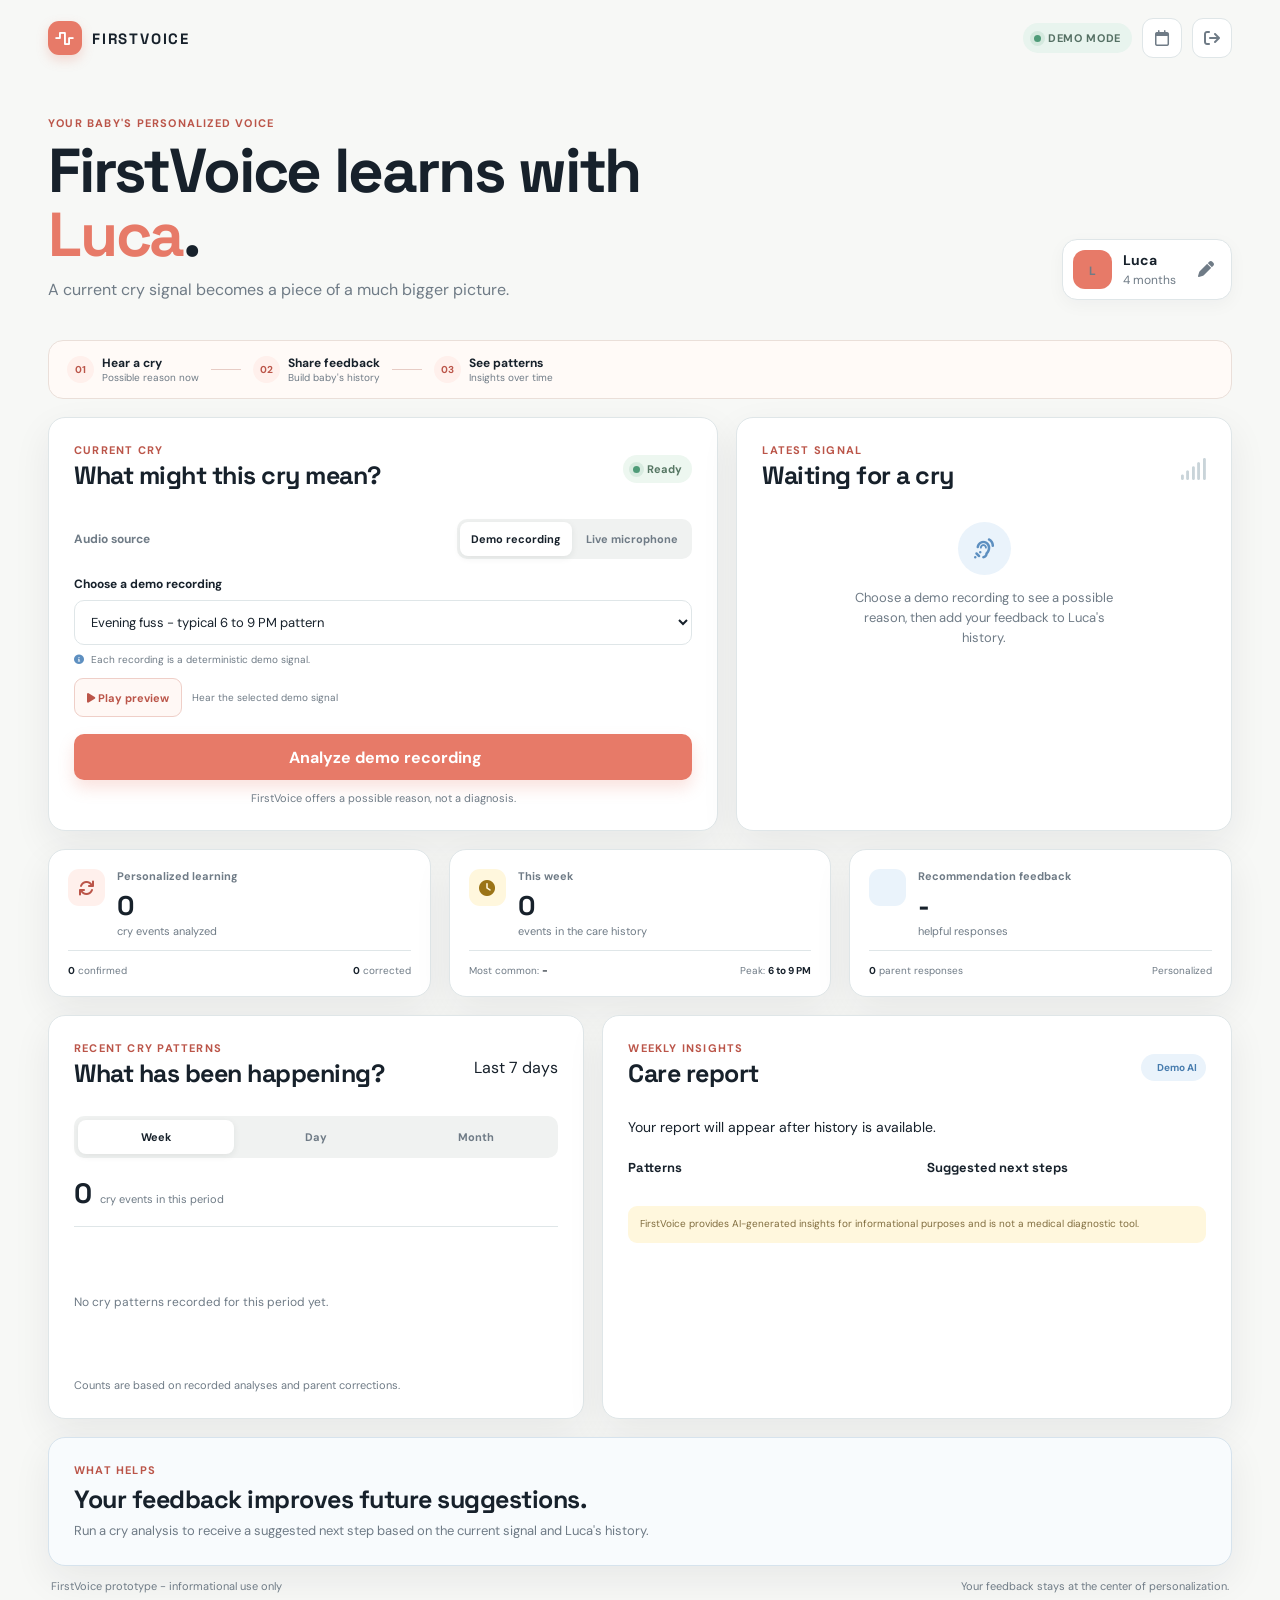
==== frontend/index.html @ 6e69e650 "new demo" ====
<!DOCTYPE html>
<html lang="en">
<head>
    <meta charset="UTF-8">
    <meta name="viewport" content="width=device-width, initial-scale=1.0">
    <meta name="theme-color" content="#e77a68">
    <link rel="manifest" href="/manifest.json">
    <title>FirstVoice | Learning with Luca</title>
    <link rel="stylesheet" href="style.css">
    <link href="https://fonts.googleapis.com/css2?family=DM+Sans:wght@400;500;600;700&family=Space+Grotesk:wght@500;600;700&display=swap" rel="stylesheet">
    <link rel="stylesheet" href="https://cdnjs.cloudflare.com/ajax/libs/font-awesome/6.0.0/css/all.min.css">
</head>
<body>
<div class="shell">
    <header class="topbar">
        <a class="brand" href="/"><span class="brand-mark"><i class="fa-solid fa-wave-square"></i></span><span>FIRSTVOICE</span></a>
        <div class="top-actions"><span class="demo-pill"><span class="live-dot"></span> DEMO MODE</span><a href="/calendar" class="icon-link" title="Open care calendar"><i class="fa-regular fa-calendar"></i></a><button class="icon-link" title="Log out" onclick="logout()"><i class="fa-solid fa-arrow-right-from-bracket"></i></button></div>
    </header>

    <main>
        <section class="intro-row">
            <div><p class="eyebrow">YOUR BABY'S PERSONALIZED VOICE</p><h1>FirstVoice learns with <span id="hero-name">Luca</span>.</h1><p class="lede">A current cry signal becomes a piece of a much bigger picture.</p></div>
            <div class="profile-chip"><div class="avatar"><span id="profile-avatar">L</span><img id="profile-photo" class="profile-photo hidden" alt="Baby profile photo"></div><div><strong id="profile-name">Luca</strong><span id="profile-age">4 months</span></div><button class="edit-profile" title="Edit profile" onclick="openProfile()"><i class="fa-solid fa-pen"></i></button></div>
        </section>

        <section class="storyline" aria-label="How FirstVoice learns">
            <div class="story-step active"><span class="step-number">01</span><strong>Hear a cry</strong><small>Possible reason now</small></div><div class="story-line"></div>
            <div class="story-step"><span class="step-number">02</span><strong>Share feedback</strong><small>Build baby's history</small></div><div class="story-line"></div>
            <div class="story-step"><span class="step-number">03</span><strong>See patterns</strong><small>Insights over time</small></div>
        </section>

        <section class="grid top-grid">
            <article class="panel listen-panel">
                <div class="panel-heading"><div><p class="eyebrow">CURRENT CRY</p><h2>What might this cry mean?</h2></div><span class="status-badge"><span class="live-dot"></span> Ready</span></div>
                <div class="source-row"><span>Audio source</span><div class="segmented"><button class="source-btn active" data-source="demo" onclick="setSource('demo')">Demo recording</button><button class="source-btn" data-source="live" onclick="setSource('live')">Live microphone</button></div></div>
                <div class="recording-picker"><label for="recording-select">Choose a demo recording</label><select id="recording-select" onchange="selectDemo(this.value)"><option value="evening">Evening fuss - typical 6 to 9 PM pattern</option><option value="feeding">Feeding cue - short, rhythmic cry</option><option value="nap">Nap-time cry - lower energy signal</option></select><span class="recording-note"><i class="fa-solid fa-circle-info"></i> Each recording is a deterministic demo signal.</span></div>
                <div class="preview-row"><button id="preview-btn" class="secondary-btn" onclick="toggleDemoPreview()"><i class="fa-solid fa-play"></i> Play preview</button><span id="preview-status">Hear the selected demo signal</span></div>
                <div id="live-recording-controls" class="live-recording-controls hidden"><div class="recording-buttons"><button id="record-btn" class="record-btn" onclick="startLiveRecording()"><i class="fa-solid fa-microphone"></i> Record live sound</button><button id="stop-record-btn" class="stop-record-btn" onclick="stopLiveRecording()" disabled><i class="fa-solid fa-stop"></i> Stop</button></div><p id="recording-status" class="recording-status">Your saved recording will stay in your private history folder.</p><audio id="live-audio-preview" class="live-audio-preview hidden" controls></audio></div>
                <button id="analyze-btn" class="primary-btn analyze-btn" onclick="analyzeCry()"><i class="fa-solid fa-waveform-lines"></i> Analyze demo recording</button><p class="microcopy">FirstVoice offers a possible reason, not a diagnosis.</p>
            </article>
            <article class="panel latest-panel" id="latest-panel"><div class="panel-heading"><div><p class="eyebrow">LATEST SIGNAL</p><h2>Waiting for a cry</h2></div><i class="fa-solid fa-signal panel-icon"></i></div><div class="empty-state"><span class="empty-icon"><i class="fa-solid fa-ear-listen"></i></span><p>Choose a demo recording to see a possible reason, then add your feedback to Luca's history.</p></div></article>
        </section>

        <section id="feedback-panel" class="panel feedback-panel hidden"><div id="feedback-copy" class="feedback-copy"><p class="eyebrow">YOUR FEEDBACK</p><h2>Does this sound right?</h2><p>When you confirm or correct the prediction, FirstVoice learns how Luca communicates. The underlying classifier is not retrained automatically.</p></div><div class="feedback-actions"><button class="feedback-yes" onclick="sendClassificationFeedback(true)"><i class="fa-solid fa-check"></i> Yes, correct</button><button class="feedback-no" onclick="showCorrectionOptions()"><i class="fa-solid fa-rotate"></i> Correct it</button></div><div id="correction-options" class="correction-options hidden"><span>What was it instead?</span><button onclick="sendClassificationFeedback(false, 'Hungry')">Hungry</button><button onclick="sendClassificationFeedback(false, 'Tired')">Tired</button><button onclick="sendClassificationFeedback(false, 'Discomfort')">Discomfort</button><button onclick="sendClassificationFeedback(false, 'Pain')">Pain</button></div></section>

        <section class="grid stats-grid"><article class="panel metric-panel"><div class="metric-icon coral"><i class="fa-solid fa-arrows-rotate"></i></div><div><span class="metric-label">Personalized learning</span><strong id="event-count">0</strong><span class="metric-detail">cry events analyzed</span></div><div class="metric-foot"><span><b id="confirmed-count">0</b> confirmed</span><span><b id="corrected-count">0</b> corrected</span></div></article><article class="panel metric-panel"><div class="metric-icon yellow"><i class="fa-solid fa-clock"></i></div><div><span class="metric-label">This week</span><strong id="weekly-count">0</strong><span class="metric-detail">events in the care history</span></div><div class="metric-foot"><span>Most common: <b id="common-cause">-</b></span><span>Peak: <b id="peak-period">6 to 9 PM</b></span></div></article><article class="panel metric-panel"><div class="metric-icon blue"><i class="fa-solid fa-sparkles"></i></div><div><span class="metric-label">Recommendation feedback</span><strong id="effectiveness">-</strong><span class="metric-detail">helpful responses</span></div><div class="metric-foot"><span><b id="feedback-count">0</b> parent responses</span><span>Personalized</span></div></article></section>

        <section class="grid lower-grid"><article class="panel patterns-panel"><div class="panel-heading"><div><p class="eyebrow">RECENT CRY PATTERNS</p><h2>What has been happening?</h2></div><span class="demo-label" id="pattern-period-label">Last 7 days</span></div><div class="pattern-tabs" role="tablist" aria-label="Recent cry period"><button class="pattern-tab active" data-period="week" onclick="selectPatternPeriod('week')">Week</button><button class="pattern-tab" data-period="day" onclick="selectPatternPeriod('day')">Day</button><button class="pattern-tab" data-period="month" onclick="selectPatternPeriod('month')">Month</button></div><div class="pattern-summary"><strong id="pattern-event-count">0</strong><span>cry events in this period</span></div><div id="pattern-bars" class="pattern-bars"><p class="pattern-empty">No cry patterns recorded for this period yet.</p></div><p class="timeline-note">Counts are based on recorded analyses and parent corrections.</p></article><article class="panel report-panel"><div class="panel-heading"><div><p class="eyebrow">WEEKLY INSIGHTS</p><h2>Care report</h2></div><span class="ai-badge"><i class="fa-solid fa-sparkles"></i> <span id="report-provider">Demo AI</span></span></div><p id="report-summary" class="report-summary">Your report will appear after history is available.</p><div class="report-columns"><div><h3>Patterns</h3><ul id="patterns-list"></ul></div><div><h3>Suggested next steps</h3><ul id="recommendations-list"></ul></div></div><div class="caution" id="caution-text">FirstVoice provides AI-generated insights for informational purposes and is not a medical diagnostic tool.</div></article></section>

        <section class="panel recommendation-panel" id="recommendation-panel"><div><p class="eyebrow">WHAT HELPS</p><h2>Your feedback improves future suggestions.</h2><p id="recommendation-copy">Run a cry analysis to receive a suggested next step based on the current signal and Luca's history.</p></div><div id="recommendation-actions" class="recommendation-actions hidden"><span>Was this suggestion helpful?</span><button class="helpful-btn" onclick="sendRecommendationFeedback(true)"><i class="fa-solid fa-thumbs-up"></i> Helpful</button><button class="not-helpful-btn" onclick="sendRecommendationFeedback(false)"><i class="fa-solid fa-thumbs-down"></i> Not helpful</button><select id="helpful-detail" aria-label="What worked?"><option value="">What worked?</option><option>Feeding</option><option>Rocking</option><option>Burping</option><option>Changing diaper</option><option>Nap</option></select></div></section>
    </main>
    <footer><span>FirstVoice prototype - informational use only</span><span>Your feedback stays at the center of personalization.</span></footer>
</div>
<div id="profile-modal" class="modal hidden"><div class="modal-content"><button class="modal-close" onclick="closeProfile()"><i class="fa-solid fa-xmark"></i></button><p class="eyebrow">INFANT PROFILE</p><h2>Update profile</h2><div class="profile-upload"><div class="profile-upload-preview"><img id="profile-photo-preview" class="hidden" alt="Selected baby profile preview"><span id="profile-photo-placeholder"><i class="fa-solid fa-camera"></i></span></div><div><label class="file-label" for="profile-photo-input">Choose baby picture</label><input id="profile-photo-input" type="file" accept="image/jpeg,image/png,image/webp" onchange="previewProfilePhoto(event)"><p id="profile-photo-status" class="upload-note">JPG, PNG, or WebP</p></div></div><label>Baby's name<input id="profile-input-name" maxlength="100"></label><label>Gender<select id="profile-input-gender"><option value="">Prefer not to say</option><option value="Girl">Girl</option><option value="Boy">Boy</option><option value="Non-binary">Non-binary</option></select></label><label>Age in months<input id="profile-input-age" type="number" min="0" max="18" step="1"></label><button class="primary-btn" onclick="saveProfile()">Save profile</button></div></div>
<script src="script.js"></script>
</body>
</html>
---- frontend/style.css ----
:root {
    --ink: #17212b;
    --muted: #6f7b86;
    --line: #dfe6e8;
    --paper: #f7f8f6;
    --white: #ffffff;
    --coral: #e77a68;
    --coral-dark: #bb5549;
    --coral-soft: #fff0ec;
    --yellow: #e3b84b;
    --yellow-soft: #fff7dd;
    --blue: #5d8fc0;
    --blue-soft: #eaf3fb;
    --green: #4f9b78;
    --shadow: 0 14px 38px rgba(23, 33, 43, .07);
    font-family: "DM Sans", system-ui, -apple-system, BlinkMacSystemFont, "Segoe UI", sans-serif;
    color: var(--ink);
    background: var(--paper);
}

* { box-sizing: border-box; }
html { scroll-behavior: smooth; }
body { margin: 0; min-width: 320px; background: var(--paper); }
button, input, select { font: inherit; }
button, a { -webkit-tap-highlight-color: transparent; }
button { cursor: pointer; }
a { color: inherit; text-decoration: none; }

.shell { width: min(1240px, 100%); margin: 0 auto; padding: 0 28px 32px; }
.topbar { min-height: 76px; display: flex; align-items: center; justify-content: space-between; gap: 16px; }
.brand { display: inline-flex; align-items: center; gap: 10px; font: 700 15px/1 "Space Grotesk", sans-serif; letter-spacing: .12em; }
.brand-mark { display: grid; place-items: center; width: 34px; height: 34px; border-radius: 11px; color: #fff; background: var(--coral); box-shadow: 0 5px 12px rgba(231, 122, 104, .25); }
.top-actions, .profile-chip, .source-row, .panel-heading, .metric-foot, .feedback-actions, .recommendation-actions { display: flex; align-items: center; }
.top-actions { gap: 10px; }
.demo-pill, .status-badge, .ai-badge, .demo-label, .confidence-badge { display: inline-flex; align-items: center; gap: 7px; border-radius: 999px; white-space: nowrap; }
.demo-pill { padding: 8px 11px; color: #557064; background: #e8f4ee; font-size: 11px; font-weight: 700; letter-spacing: .06em; }
.live-dot { width: 7px; height: 7px; border-radius: 50%; background: var(--green); box-shadow: 0 0 0 4px rgba(79, 155, 120, .13); }
.icon-link { display: grid; place-items: center; width: 40px; height: 40px; border: 1px solid var(--line); border-radius: 11px; color: var(--muted); background: var(--white); }
.icon-link:hover, .edit-profile:hover { color: var(--coral-dark); border-color: #efb1a5; }

main { display: grid; gap: 18px; }
.intro-row { display: flex; align-items: end; justify-content: space-between; gap: 28px; padding: 40px 0 22px; }
.eyebrow { margin: 0 0 9px; color: var(--coral-dark); font-size: 11px; font-weight: 700; letter-spacing: .11em; }
h1, h2, h3, p { margin-top: 0; }
h1, h2, h3 { font-family: "Space Grotesk", sans-serif; }
h1 { max-width: 680px; margin-bottom: 12px; font-size: clamp(32px, 5vw, 62px); line-height: 1.03; letter-spacing: -.035em; }
h1 span { color: var(--coral); }
h2 { margin-bottom: 7px; font-size: clamp(19px, 2.3vw, 25px); line-height: 1.1; letter-spacing: -.02em; }
h3 { margin-bottom: 10px; font-size: 13px; }
.lede { max-width: 560px; margin-bottom: 0; color: var(--muted); font-size: 16px; }
.profile-chip { gap: 11px; min-width: 170px; padding: 10px; border: 1px solid var(--line); border-radius: 15px; background: var(--white); box-shadow: 0 5px 18px rgba(23, 33, 43, .04); }
.avatar { display: grid; place-items: center; width: 39px; height: 39px; overflow: hidden; flex: 0 0 39px; border-radius: 12px; color: #fff; background: var(--coral); font: 700 18px "Space Grotesk", sans-serif; }
.profile-photo { display: block; width: 100%; height: 100%; object-fit: cover; border-radius: inherit; }
.profile-chip strong, .profile-chip span { display: block; }
.profile-chip strong { font-size: 14px; }
.profile-chip span { margin-top: 3px; color: var(--muted); font-size: 12px; }
.edit-profile { margin-left: auto; width: 30px; height: 30px; border: 1px solid transparent; border-radius: 8px; color: var(--muted); background: transparent; }

.storyline { display: flex; align-items: center; gap: 12px; padding: 14px 18px; overflow-x: auto; border: 1px solid #eadfd9; border-radius: 15px; background: #fffaf7; }
.story-step { min-width: max-content; display: grid; grid-template-columns: auto 1fr; column-gap: 8px; align-items: center; }
.step-number { grid-row: span 2; display: grid; place-items: center; width: 27px; height: 27px; border-radius: 50%; color: var(--coral-dark); background: var(--coral-soft); font-size: 10px; font-weight: 700; }
.story-step strong { font-size: 12px; }
.story-step small { color: var(--muted); font-size: 10px; }
.story-line { width: 30px; height: 1px; background: #e7ccc5; flex: 0 0 auto; }

.grid { display: grid; gap: 18px; }
.top-grid { grid-template-columns: minmax(0, 1.15fr) minmax(0, .85fr); }
.lower-grid { grid-template-columns: minmax(0, .92fr) minmax(0, 1.08fr); }
.stats-grid { grid-template-columns: repeat(3, 1fr); }
.panel { min-width: 0; padding: 25px; border: 1px solid var(--line); border-radius: 17px; background: var(--white); box-shadow: var(--shadow); }
.panel-heading { justify-content: space-between; gap: 15px; }
.panel-heading .eyebrow { margin-bottom: 5px; }
.status-badge { padding: 7px 10px; color: #567663; background: #edf7f0; font-size: 11px; font-weight: 700; }
.panel-icon { color: #c9d4d9; font-size: 22px; }
.source-row { justify-content: space-between; gap: 15px; margin: 23px 0 15px; color: var(--muted); font-size: 12px; font-weight: 700; }
.segmented { display: flex; gap: 3px; padding: 3px; border-radius: 10px; background: #f0f2f1; }
.source-btn, .age-btn { border: 0; border-radius: 8px; color: var(--muted); background: transparent; }
.source-btn { min-height: 34px; padding: 0 11px; font-size: 11px; font-weight: 700; }
.source-btn.active, .age-btn.active { color: var(--ink); background: var(--white); box-shadow: 0 2px 7px rgba(23, 33, 43, .08); }
.recording-picker { display: grid; gap: 8px; margin-top: 17px; }
.recording-picker label { color: var(--ink); font-size: 12px; font-weight: 700; }
.recording-picker select { width: 100%; min-height: 45px; padding: 0 12px; border: 1px solid var(--line); border-radius: 10px; color: var(--ink); background: #fff; font-size: 13px; }
.recording-picker select:focus { outline: 2px solid rgba(231, 122, 104, .25); border-color: var(--coral); }
.recording-picker select:disabled { color: var(--muted); background: #f1f3f2; }
.recording-note { color: var(--muted); font-size: 10px; }
.recording-note i { margin-right: 4px; color: var(--blue); }
.preview-row { display: flex; align-items: center; gap: 10px; margin-top: 12px; }
.secondary-btn, .record-btn, .stop-record-btn { min-height: 39px; padding: 0 12px; border-radius: 9px; font-size: 11px; font-weight: 700; }
.secondary-btn { border: 1px solid #efcfc8; color: var(--coral-dark); background: #fff8f5; }
.secondary-btn:hover { background: var(--coral-soft); }
.preview-row span, .recording-status { color: var(--muted); font-size: 10px; }
.live-recording-controls { margin-top: 15px; padding: 13px; border: 1px solid #d6e3ed; border-radius: 11px; background: #f8fbfd; }
.recording-buttons { display: flex; gap: 8px; }
.record-btn { border: 0; color: #fff; background: var(--blue); }
.stop-record-btn { border: 1px solid #c8d5df; color: #52708a; background: #fff; }
.stop-record-btn:disabled { cursor: not-allowed; opacity: .45; }
.recording-status { margin: 9px 0 0; line-height: 1.4; }
.live-audio-preview { width: 100%; margin-top: 10px; }
.demo-controls { display: grid; grid-template-columns: repeat(3, 1fr); gap: 9px; }
.demo-choice { display: flex; align-items: center; gap: 9px; min-height: 70px; padding: 10px; border: 1px solid var(--line); border-radius: 12px; text-align: left; background: #fff; }
.demo-choice.active { border-color: #eaa497; background: var(--coral-soft); }
.choice-icon { display: grid; place-items: center; width: 32px; height: 32px; flex: 0 0 auto; border-radius: 9px; color: var(--coral-dark); background: #fff; }
.demo-choice strong, .demo-choice small { display: block; }
.demo-choice strong { font-size: 12px; }
.demo-choice small { margin-top: 4px; color: var(--muted); font-size: 10px; line-height: 1.25; }
.primary-btn, .feedback-actions button, .recommendation-actions button { min-height: 46px; border: 0; border-radius: 10px; font-weight: 700; }
.primary-btn { color: #fff; background: var(--coral); box-shadow: 0 8px 16px rgba(231, 122, 104, .22); }
.primary-btn:hover { background: var(--coral-dark); }
.analyze-btn { width: 100%; margin-top: 17px; }
.microcopy, .timeline-note, footer { color: var(--muted); font-size: 11px; }
.microcopy { margin: 11px 0 0; text-align: center; }
.empty-state { display: grid; justify-items: center; align-content: center; min-height: 178px; padding: 18px 25px; color: var(--muted); text-align: center; }
.empty-state p { max-width: 270px; margin: 13px 0 0; font-size: 13px; line-height: 1.55; }
.empty-icon, .result-orb { display: grid; place-items: center; border-radius: 50%; }
.empty-icon { width: 53px; height: 53px; color: var(--blue); background: var(--blue-soft); font-size: 20px; }
.result-main { display: flex; align-items: center; gap: 16px; margin: 23px 0; }
.result-orb { width: 69px; height: 69px; flex: 0 0 auto; color: var(--coral-dark); background: var(--coral-soft); font-size: 24px; }
.result-label, .result-main strong, .result-sub { display: block; }
.result-label { color: var(--muted); font-size: 11px; }
.result-main strong { margin: 4px 0; font: 700 30px "Space Grotesk", sans-serif; }
.result-sub { color: var(--muted); font-size: 12px; }
.solution-callout { margin: 18px 0; padding: 13px 14px; border-left: 3px solid var(--blue); border-radius: 9px; background: var(--blue-soft); }
.solution-callout span { display: block; margin-bottom: 6px; color: #477cae; font-size: 11px; font-weight: 700; }
.solution-callout span i { margin-right: 5px; }
.solution-callout p { margin: 0; color: var(--ink); font-size: 12px; line-height: 1.5; }
.confidence-badge { padding: 7px 10px; color: var(--coral-dark); background: var(--coral-soft); font-size: 11px; font-weight: 700; }
.alternatives { display: flex; justify-content: space-between; gap: 12px; padding-top: 14px; border-top: 1px solid var(--line); color: var(--muted); font-size: 11px; }
.alternatives b { color: var(--ink); font-weight: 500; text-align: right; }
.hidden { display: none !important; }

.feedback-panel { display: grid; grid-template-columns: 1fr auto; gap: 18px 26px; align-items: center; border-color: #efcfc8; background: #fff8f5; }
.feedback-copy p:last-child { max-width: 620px; margin-bottom: 0; color: var(--muted); font-size: 12px; line-height: 1.5; }
.feedback-actions { gap: 8px; }
.feedback-actions button { padding: 0 15px; }
.feedback-yes, .helpful-btn { color: #fff; background: var(--green); }
.feedback-no, .not-helpful-btn { color: var(--coral-dark); background: #fff; border: 1px solid #efcfc8 !important; }
.correction-options { grid-column: 1 / -1; display: flex; align-items: center; flex-wrap: wrap; gap: 8px; padding-top: 15px; border-top: 1px solid #efdfdb; color: var(--muted); font-size: 12px; }
.correction-options button { min-height: 36px; padding: 0 11px; border: 1px solid var(--line); border-radius: 8px; color: var(--ink); background: #fff; }
.feedback-complete { border-color: #c7e5d4; background: #f4fbf7; }
.metric-panel { display: grid; grid-template-columns: auto 1fr; gap: 12px; align-items: start; padding: 19px; }
.metric-icon { display: grid; place-items: center; width: 37px; height: 37px; border-radius: 11px; }
.metric-icon.coral { color: var(--coral-dark); background: var(--coral-soft); }
.metric-icon.yellow { color: #9b7417; background: var(--yellow-soft); }
.metric-icon.blue { color: #477cae; background: var(--blue-soft); }
.metric-label, .metric-detail { display: block; }
.metric-label { color: var(--muted); font-size: 11px; font-weight: 700; }
.metric-panel strong { display: block; margin: 5px 0 1px; font: 700 27px "Space Grotesk", sans-serif; }
.metric-detail { color: var(--muted); font-size: 11px; }
.metric-foot { grid-column: 1 / -1; justify-content: space-between; gap: 8px; padding-top: 13px; border-top: 1px solid var(--line); color: var(--muted); font-size: 10px; }
.metric-foot b { color: var(--ink); }
.age-selector { display: grid; grid-template-columns: repeat(6, 1fr); gap: 6px; margin: 24px 0 19px; padding: 4px; border-radius: 11px; background: #f0f2f1; }
.age-btn { min-height: 36px; font-size: 11px; font-weight: 700; }
.timeline-track { height: 7px; overflow: hidden; border-radius: 10px; background: #edf0ee; }
.timeline-progress { width: 22%; height: 100%; border-radius: inherit; background: var(--coral); transition: width .25s ease; }
.timeline-caption { display: flex; justify-content: space-between; margin-top: 9px; color: var(--muted); font-size: 10px; }
.timeline-note { margin: 18px 0 0; line-height: 1.5; }
.pattern-tabs { display: flex; gap: 4px; margin: 21px 0 17px; padding: 4px; border-radius: 10px; background: #f0f2f1; }
.pattern-tab { min-height: 34px; flex: 1; border: 0; border-radius: 8px; color: var(--muted); background: transparent; font-size: 11px; font-weight: 700; }
.pattern-tab.active { color: var(--ink); background: #fff; box-shadow: 0 2px 7px rgba(23, 33, 43, .08); }
.pattern-summary { display: flex; align-items: baseline; gap: 8px; padding-bottom: 15px; border-bottom: 1px solid var(--line); }
.pattern-summary strong { font: 700 28px "Space Grotesk", sans-serif; }
.pattern-summary span { color: var(--muted); font-size: 11px; }
.pattern-bars { display: grid; gap: 15px; min-height: 132px; padding-top: 18px; }
.pattern-row { display: grid; grid-template-columns: 104px 1fr 38px; align-items: center; gap: 9px; }
.pattern-row-label { display: flex; justify-content: space-between; gap: 5px; color: var(--ink); font-size: 11px; }
.pattern-row-label b { color: var(--muted); font-weight: 700; }
.pattern-track { height: 8px; overflow: hidden; border-radius: 8px; background: #edf0ee; }
.pattern-fill { height: 100%; min-width: 3px; border-radius: inherit; background: var(--coral); }
.pattern-percent { color: var(--muted); font-size: 10px; text-align: right; }
.pattern-empty { align-self: center; margin: 0; color: var(--muted); font-size: 12px; }
.ai-badge { padding: 7px 9px; color: #477cae; background: var(--blue-soft); font-size: 10px; font-weight: 700; }
.report-summary { margin: 21px 0; color: var(--ink); font-size: 14px; line-height: 1.6; }
.report-columns { display: grid; grid-template-columns: 1fr 1fr; gap: 20px; }
.report-columns ul { display: grid; gap: 9px; padding: 0; margin: 0; list-style: none; }
.report-columns li { position: relative; padding-left: 14px; color: var(--muted); font-size: 12px; line-height: 1.4; }
.report-columns li::before { content: ""; position: absolute; top: .55em; left: 0; width: 6px; height: 6px; border-radius: 50%; background: var(--coral); }
.caution { margin-top: 20px; padding: 11px 12px; border-radius: 9px; color: #806d3f; background: var(--yellow-soft); font-size: 10px; line-height: 1.45; }
.recommendation-panel { display: flex; justify-content: space-between; gap: 25px; border-color: #d6e3ed; background: #f8fbfd; }
.recommendation-panel h2 { max-width: 520px; }
.recommendation-panel p:last-child { max-width: 580px; margin-bottom: 0; color: var(--muted); font-size: 13px; line-height: 1.5; }
.recommendation-actions { flex-wrap: wrap; justify-content: flex-end; gap: 8px; min-width: 300px; }
.recommendation-actions > span { width: 100%; color: var(--muted); font-size: 11px; text-align: right; }
.recommendation-actions button { padding: 0 13px; }
.recommendation-actions select { min-height: 40px; max-width: 150px; padding: 0 8px; border: 1px solid var(--line); border-radius: 9px; color: var(--muted); background: #fff; font-size: 11px; }
.saved-feedback { color: var(--green); font-size: 12px; font-weight: 700; }
footer { display: flex; justify-content: space-between; gap: 15px; padding: 13px 3px 0; }

.modal { position: fixed; inset: 0; z-index: 20; display: grid; place-items: center; padding: 20px; background: rgba(23, 33, 43, .38); }
.modal-content { position: relative; width: min(420px, 100%); padding: 28px; border-radius: 17px; background: #fff; box-shadow: 0 20px 60px rgba(23, 33, 43, .2); }
.modal-close { position: absolute; top: 15px; right: 15px; width: 34px; height: 34px; border: 0; border-radius: 8px; color: var(--muted); background: #f2f3f2; }
.modal label { display: grid; gap: 6px; margin: 17px 0; color: var(--muted); font-size: 12px; font-weight: 700; }
.modal input { min-height: 44px; padding: 0 12px; border: 1px solid var(--line); border-radius: 9px; color: var(--ink); background: #fff; }
.modal select { min-height: 44px; padding: 0 12px; border: 1px solid var(--line); border-radius: 9px; color: var(--ink); background: #fff; }
.modal .primary-btn { width: 100%; margin-top: 6px; }
.profile-upload { display: flex; align-items: center; gap: 13px; margin: 20px 0 3px; }
.profile-upload-preview { display: grid; place-items: center; width: 68px; height: 68px; overflow: hidden; flex: 0 0 auto; border-radius: 17px; color: var(--coral-dark); background: var(--coral-soft); font-size: 22px; }
.profile-upload-preview img { width: 100%; height: 100%; object-fit: cover; }
.file-label { display: inline-flex !important; margin: 0 !important; padding: 9px 11px; border: 1px solid #efcfc8; border-radius: 9px; color: var(--coral-dark); background: #fff8f5; cursor: pointer; font-size: 11px !important; }
#profile-photo-input { display: none; }
.upload-note { margin: 6px 0 0; color: var(--muted); font-size: 10px; }

/* Existing login and signup pages share the app's responsive foundation. */
.auth-body { display: grid; place-items: center; min-height: 100vh; padding: 20px; background: #fffaf7; }
.auth-container { width: min(420px, 100%); padding: 38px; border: 1px solid var(--line); border-radius: 18px; background: #fff; box-shadow: var(--shadow); }
.auth-container .logo { margin-bottom: 24px; color: var(--coral-dark); font: 700 20px "Space Grotesk", sans-serif; }
.auth-container h2 { margin-bottom: 22px; }
.input-group { display: flex; align-items: center; gap: 10px; min-height: 48px; margin: 12px 0; padding: 0 13px; border: 1px solid var(--line); border-radius: 10px; color: var(--muted); }
.input-group input { min-width: 0; flex: 1; border: 0; outline: 0; color: var(--ink); }
.auth-btn { width: 100%; min-height: 46px; margin-top: 10px; border: 0; border-radius: 10px; color: #fff; background: var(--coral); font-weight: 700; }
.auth-link { margin: 20px 0 0; color: var(--muted); font-size: 12px; text-align: center; }
.auth-link a { color: var(--coral-dark); font-weight: 700; }
.error-msg { min-height: 18px; color: var(--coral-dark); font-size: 12px; }

@media (max-width: 900px) {
    .top-grid, .lower-grid { grid-template-columns: 1fr; }
    .intro-row { align-items: start; }
}

@media (max-width: 640px) {
    .shell { padding: 0 14px 24px; }
    .topbar { min-height: 64px; }
    .demo-pill { padding: 7px 8px; font-size: 9px; }
    .icon-link { width: 38px; height: 38px; }
    .intro-row { display: grid; gap: 17px; padding: 27px 0 12px; }
    h1 { font-size: 38px; }
    .lede { font-size: 14px; }
    .profile-chip { width: 100%; }
    .storyline { margin: 0 -14px; padding: 13px 14px; border-radius: 0; border-right: 0; border-left: 0; }
    .panel { padding: 19px 16px; border-radius: 14px; }
    .stats-grid { grid-template-columns: 1fr; }
    .demo-controls { grid-template-columns: 1fr; }
    .demo-choice { min-height: 56px; }
    .source-row { align-items: flex-start; flex-direction: column; gap: 9px; }
    .segmented { width: 100%; }
    .source-btn { flex: 1; }
    .recording-picker select { font-size: 12px; }
    .preview-row { align-items: flex-start; flex-direction: column; }
    .preview-row .secondary-btn { width: 100%; }
    .recording-buttons { display: grid; grid-template-columns: 1fr 1fr; }
    .recording-buttons button { width: 100%; padding: 0 6px; }
    .feedback-panel, .recommendation-panel { display: grid; grid-template-columns: 1fr; }
    .feedback-actions { display: grid; grid-template-columns: 1fr 1fr; }
    .feedback-actions button { padding: 0 8px; }
    .recommendation-actions { min-width: 0; justify-content: flex-start; }
    .recommendation-actions > span { text-align: left; }
    .recommendation-actions select { max-width: none; flex: 1; }
    .report-columns { grid-template-columns: 1fr; gap: 19px; }
    .pattern-row { grid-template-columns: 92px 1fr 34px; gap: 7px; }
    .result-main strong { font-size: 27px; }
    footer { display: grid; gap: 4px; padding-bottom: 10px; }
    .auth-container { padding: 28px 20px; }
}

@media (max-width: 380px) {
    .brand { font-size: 13px; }
    .demo-pill { display: none; }
    h1 { font-size: 34px; }
    .age-selector { gap: 3px; }
    .age-btn { padding: 0 2px; }
}
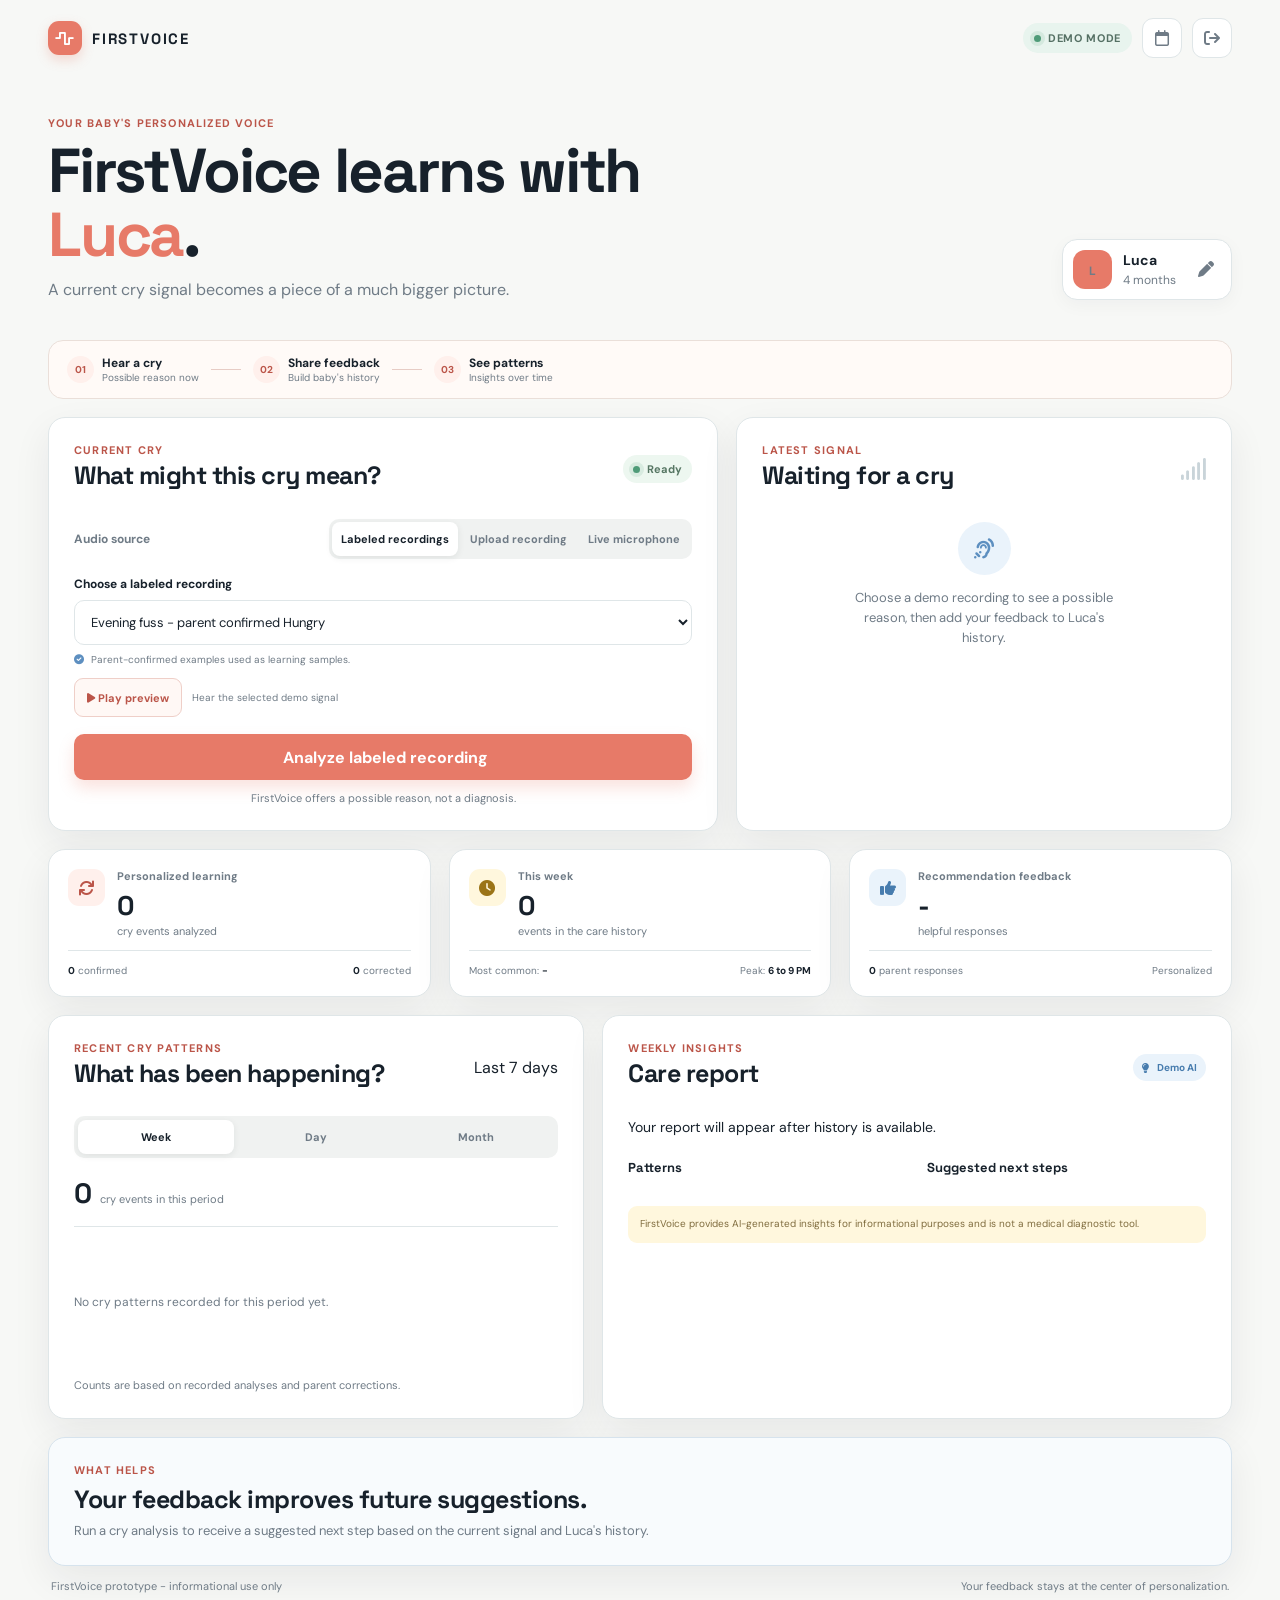
==== commit 674d10eb: "new demo" ====
--- a/frontend/index.html
+++ b/frontend/index.html
@@ -32,20 +32,21 @@
         <section class="grid top-grid">
             <article class="panel listen-panel">
                 <div class="panel-heading"><div><p class="eyebrow">CURRENT CRY</p><h2>What might this cry mean?</h2></div><span class="status-badge"><span class="live-dot"></span> Ready</span></div>
-                <div class="source-row"><span>Audio source</span><div class="segmented"><button class="source-btn active" data-source="demo" onclick="setSource('demo')">Demo recording</button><button class="source-btn" data-source="live" onclick="setSource('live')">Live microphone</button></div></div>
-                <div class="recording-picker"><label for="recording-select">Choose a demo recording</label><select id="recording-select" onchange="selectDemo(this.value)"><option value="evening">Evening fuss - typical 6 to 9 PM pattern</option><option value="feeding">Feeding cue - short, rhythmic cry</option><option value="nap">Nap-time cry - lower energy signal</option></select><span class="recording-note"><i class="fa-solid fa-circle-info"></i> Each recording is a deterministic demo signal.</span></div>
+                <div class="source-row"><span>Audio source</span><div class="segmented source-segmented"><button class="source-btn active" data-source="demo" onclick="setSource('demo')">Labeled recordings</button><button class="source-btn" data-source="upload" onclick="setSource('upload')">Upload recording</button><button class="source-btn" data-source="live" onclick="setSource('live')">Live microphone</button></div></div>
+                <div id="demo-recording-picker" class="recording-picker"><label for="recording-select">Choose a labeled recording</label><select id="recording-select" onchange="selectDemo(this.value)"><option value="evening">Evening fuss - parent confirmed Hungry</option><option value="feeding">Feeding cue - parent confirmed Hungry</option><option value="nap">Nap-time cry - parent confirmed Tired</option></select><span class="recording-note"><i class="fa-solid fa-circle-check"></i> Parent-confirmed examples used as learning samples.</span></div>
                 <div class="preview-row"><button id="preview-btn" class="secondary-btn" onclick="toggleDemoPreview()"><i class="fa-solid fa-play"></i> Play preview</button><span id="preview-status">Hear the selected demo signal</span></div>
+                <div id="upload-recording-controls" class="upload-recording-controls hidden"><label class="audio-file-label" for="audio-upload-input"><i class="fa-solid fa-upload"></i> Choose an audio file</label><input id="audio-upload-input" type="file" accept="audio/*" onchange="uploadNewRecording(event)"><p id="upload-recording-status" class="recording-status">Upload a new recording to analyze it and add it to the care history.</p><audio id="uploaded-audio-preview" class="live-audio-preview hidden" controls></audio></div>
                 <div id="live-recording-controls" class="live-recording-controls hidden"><div class="recording-buttons"><button id="record-btn" class="record-btn" onclick="startLiveRecording()"><i class="fa-solid fa-microphone"></i> Record live sound</button><button id="stop-record-btn" class="stop-record-btn" onclick="stopLiveRecording()" disabled><i class="fa-solid fa-stop"></i> Stop</button></div><p id="recording-status" class="recording-status">Your saved recording will stay in your private history folder.</p><audio id="live-audio-preview" class="live-audio-preview hidden" controls></audio></div>
-                <button id="analyze-btn" class="primary-btn analyze-btn" onclick="analyzeCry()"><i class="fa-solid fa-waveform-lines"></i> Analyze demo recording</button><p class="microcopy">FirstVoice offers a possible reason, not a diagnosis.</p>
+                <button id="analyze-btn" class="primary-btn analyze-btn" onclick="analyzeCry()"><i class="fa-solid fa-waveform-lines"></i> Analyze labeled recording</button><p class="microcopy">FirstVoice offers a possible reason, not a diagnosis.</p>
             </article>
             <article class="panel latest-panel" id="latest-panel"><div class="panel-heading"><div><p class="eyebrow">LATEST SIGNAL</p><h2>Waiting for a cry</h2></div><i class="fa-solid fa-signal panel-icon"></i></div><div class="empty-state"><span class="empty-icon"><i class="fa-solid fa-ear-listen"></i></span><p>Choose a demo recording to see a possible reason, then add your feedback to Luca's history.</p></div></article>
         </section>
 
         <section id="feedback-panel" class="panel feedback-panel hidden"><div id="feedback-copy" class="feedback-copy"><p class="eyebrow">YOUR FEEDBACK</p><h2>Does this sound right?</h2><p>When you confirm or correct the prediction, FirstVoice learns how Luca communicates. The underlying classifier is not retrained automatically.</p></div><div class="feedback-actions"><button class="feedback-yes" onclick="sendClassificationFeedback(true)"><i class="fa-solid fa-check"></i> Yes, correct</button><button class="feedback-no" onclick="showCorrectionOptions()"><i class="fa-solid fa-rotate"></i> Correct it</button></div><div id="correction-options" class="correction-options hidden"><span>What was it instead?</span><button onclick="sendClassificationFeedback(false, 'Hungry')">Hungry</button><button onclick="sendClassificationFeedback(false, 'Tired')">Tired</button><button onclick="sendClassificationFeedback(false, 'Discomfort')">Discomfort</button><button onclick="sendClassificationFeedback(false, 'Pain')">Pain</button></div></section>
 
-        <section class="grid stats-grid"><article class="panel metric-panel"><div class="metric-icon coral"><i class="fa-solid fa-arrows-rotate"></i></div><div><span class="metric-label">Personalized learning</span><strong id="event-count">0</strong><span class="metric-detail">cry events analyzed</span></div><div class="metric-foot"><span><b id="confirmed-count">0</b> confirmed</span><span><b id="corrected-count">0</b> corrected</span></div></article><article class="panel metric-panel"><div class="metric-icon yellow"><i class="fa-solid fa-clock"></i></div><div><span class="metric-label">This week</span><strong id="weekly-count">0</strong><span class="metric-detail">events in the care history</span></div><div class="metric-foot"><span>Most common: <b id="common-cause">-</b></span><span>Peak: <b id="peak-period">6 to 9 PM</b></span></div></article><article class="panel metric-panel"><div class="metric-icon blue"><i class="fa-solid fa-sparkles"></i></div><div><span class="metric-label">Recommendation feedback</span><strong id="effectiveness">-</strong><span class="metric-detail">helpful responses</span></div><div class="metric-foot"><span><b id="feedback-count">0</b> parent responses</span><span>Personalized</span></div></article></section>
+        <section class="grid stats-grid"><article class="panel metric-panel"><div class="metric-icon coral"><i class="fa-solid fa-arrows-rotate"></i></div><div><span class="metric-label">Personalized learning</span><strong id="event-count">0</strong><span class="metric-detail">cry events analyzed</span></div><div class="metric-foot"><span><b id="confirmed-count">0</b> confirmed</span><span><b id="corrected-count">0</b> corrected</span></div></article><article class="panel metric-panel"><div class="metric-icon yellow"><i class="fa-solid fa-clock"></i></div><div><span class="metric-label">This week</span><strong id="weekly-count">0</strong><span class="metric-detail">events in the care history</span></div><div class="metric-foot"><span>Most common: <b id="common-cause">-</b></span><span>Peak: <b id="peak-period">6 to 9 PM</b></span></div></article><article class="panel metric-panel"><div class="metric-icon blue"><i class="fa-solid fa-thumbs-up"></i></div><div><span class="metric-label">Recommendation feedback</span><strong id="effectiveness">-</strong><span class="metric-detail">helpful responses</span></div><div class="metric-foot"><span><b id="feedback-count">0</b> parent responses</span><span>Personalized</span></div></article></section>
 
-        <section class="grid lower-grid"><article class="panel patterns-panel"><div class="panel-heading"><div><p class="eyebrow">RECENT CRY PATTERNS</p><h2>What has been happening?</h2></div><span class="demo-label" id="pattern-period-label">Last 7 days</span></div><div class="pattern-tabs" role="tablist" aria-label="Recent cry period"><button class="pattern-tab active" data-period="week" onclick="selectPatternPeriod('week')">Week</button><button class="pattern-tab" data-period="day" onclick="selectPatternPeriod('day')">Day</button><button class="pattern-tab" data-period="month" onclick="selectPatternPeriod('month')">Month</button></div><div class="pattern-summary"><strong id="pattern-event-count">0</strong><span>cry events in this period</span></div><div id="pattern-bars" class="pattern-bars"><p class="pattern-empty">No cry patterns recorded for this period yet.</p></div><p class="timeline-note">Counts are based on recorded analyses and parent corrections.</p></article><article class="panel report-panel"><div class="panel-heading"><div><p class="eyebrow">WEEKLY INSIGHTS</p><h2>Care report</h2></div><span class="ai-badge"><i class="fa-solid fa-sparkles"></i> <span id="report-provider">Demo AI</span></span></div><p id="report-summary" class="report-summary">Your report will appear after history is available.</p><div class="report-columns"><div><h3>Patterns</h3><ul id="patterns-list"></ul></div><div><h3>Suggested next steps</h3><ul id="recommendations-list"></ul></div></div><div class="caution" id="caution-text">FirstVoice provides AI-generated insights for informational purposes and is not a medical diagnostic tool.</div></article></section>
+        <section class="grid lower-grid"><article class="panel patterns-panel"><div class="panel-heading"><div><p class="eyebrow">RECENT CRY PATTERNS</p><h2>What has been happening?</h2></div><span class="demo-label" id="pattern-period-label">Last 7 days</span></div><div class="pattern-tabs" role="tablist" aria-label="Recent cry period"><button class="pattern-tab active" data-period="week" onclick="selectPatternPeriod('week')">Week</button><button class="pattern-tab" data-period="day" onclick="selectPatternPeriod('day')">Day</button><button class="pattern-tab" data-period="month" onclick="selectPatternPeriod('month')">Month</button></div><div class="pattern-summary"><strong id="pattern-event-count">0</strong><span>cry events in this period</span></div><div id="pattern-bars" class="pattern-bars"><p class="pattern-empty">No cry patterns recorded for this period yet.</p></div><p class="timeline-note">Counts are based on recorded analyses and parent corrections.</p></article><article class="panel report-panel"><div class="panel-heading"><div><p class="eyebrow">WEEKLY INSIGHTS</p><h2>Care report</h2></div><span class="ai-badge"><i class="fa-solid fa-lightbulb"></i> <span id="report-provider">Demo AI</span></span></div><p id="report-summary" class="report-summary">Your report will appear after history is available.</p><div class="report-columns"><div><h3>Patterns</h3><ul id="patterns-list"></ul></div><div><h3>Suggested next steps</h3><ul id="recommendations-list"></ul></div></div><div class="caution" id="caution-text">FirstVoice provides AI-generated insights for informational purposes and is not a medical diagnostic tool.</div></article></section>
 
         <section class="panel recommendation-panel" id="recommendation-panel"><div><p class="eyebrow">WHAT HELPS</p><h2>Your feedback improves future suggestions.</h2><p id="recommendation-copy">Run a cry analysis to receive a suggested next step based on the current signal and Luca's history.</p></div><div id="recommendation-actions" class="recommendation-actions hidden"><span>Was this suggestion helpful?</span><button class="helpful-btn" onclick="sendRecommendationFeedback(true)"><i class="fa-solid fa-thumbs-up"></i> Helpful</button><button class="not-helpful-btn" onclick="sendRecommendationFeedback(false)"><i class="fa-solid fa-thumbs-down"></i> Not helpful</button><select id="helpful-detail" aria-label="What worked?"><option value="">What worked?</option><option>Feeding</option><option>Rocking</option><option>Burping</option><option>Changing diaper</option><option>Nap</option></select></div></section>
     </main>
--- a/frontend/style.css
+++ b/frontend/style.css
@@ -76,6 +76,7 @@
 .segmented { display: flex; gap: 3px; padding: 3px; border-radius: 10px; background: #f0f2f1; }
 .source-btn, .age-btn { border: 0; border-radius: 8px; color: var(--muted); background: transparent; }
 .source-btn { min-height: 34px; padding: 0 11px; font-size: 11px; font-weight: 700; }
+.source-segmented .source-btn { padding: 0 9px; }
 .source-btn.active, .age-btn.active { color: var(--ink); background: var(--white); box-shadow: 0 2px 7px rgba(23, 33, 43, .08); }
 .recording-picker { display: grid; gap: 8px; margin-top: 17px; }
 .recording-picker label { color: var(--ink); font-size: 12px; font-weight: 700; }
@@ -90,6 +91,9 @@
 .secondary-btn:hover { background: var(--coral-soft); }
 .preview-row span, .recording-status { color: var(--muted); font-size: 10px; }
 .live-recording-controls { margin-top: 15px; padding: 13px; border: 1px solid #d6e3ed; border-radius: 11px; background: #f8fbfd; }
+.upload-recording-controls { margin-top: 15px; padding: 13px; border: 1px solid #eadfd9; border-radius: 11px; background: #fffaf7; }
+.audio-file-label { display: inline-flex; align-items: center; gap: 7px; min-height: 39px; padding: 0 12px; border: 1px solid #efcfc8; border-radius: 9px; color: var(--coral-dark); background: #fff; cursor: pointer; font-size: 11px; font-weight: 700; }
+#audio-upload-input { display: none; }
 .recording-buttons { display: flex; gap: 8px; }
 .record-btn { border: 0; color: #fff; background: var(--blue); }
 .stop-record-btn { border: 1px solid #c8d5df; color: #52708a; background: #fff; }
@@ -124,8 +128,11 @@
 .solution-callout span i { margin-right: 5px; }
 .solution-callout p { margin: 0; color: var(--ink); font-size: 12px; line-height: 1.5; }
 .confidence-badge { padding: 7px 10px; color: var(--coral-dark); background: var(--coral-soft); font-size: 11px; font-weight: 700; }
-.alternatives { display: flex; justify-content: space-between; gap: 12px; padding-top: 14px; border-top: 1px solid var(--line); color: var(--muted); font-size: 11px; }
-.alternatives b { color: var(--ink); font-weight: 500; text-align: right; }
+.alternatives { display: flex; justify-content: space-between; gap: 16px; padding-top: 14px; border-top: 1px solid var(--line); color: var(--muted); font-size: 11px; }
+.alternative-list { display: flex; flex-wrap: wrap; justify-content: flex-end; gap: 6px; }
+.alternative-item { display: inline-flex; align-items: center; gap: 5px; padding: 5px 7px; border-radius: 7px; color: var(--ink); background: #f2f4f3; font-size: 10px; }
+.alternative-item b { font-weight: 700; }
+.alternative-item em { color: var(--muted); font-style: normal; }
 .hidden { display: none !important; }
 
 .feedback-panel { display: grid; grid-template-columns: 1fr auto; gap: 18px 26px; align-items: center; border-color: #efcfc8; background: #fff8f5; }
@@ -210,6 +217,10 @@
 .auth-link { margin: 20px 0 0; color: var(--muted); font-size: 12px; text-align: center; }
 .auth-link a { color: var(--coral-dark); font-weight: 700; }
 .error-msg { min-height: 18px; color: var(--coral-dark); font-size: 12px; }
+.demo-access { display: grid; gap: 5px; margin-top: 18px; padding: 13px; border: 1px solid #d6e3ed; border-radius: 10px; color: var(--muted); background: #f8fbfd; font-size: 11px; }
+.demo-access strong { color: var(--ink); font-size: 12px; }
+.demo-access b { color: var(--ink); }
+.demo-access button { justify-self: start; min-height: 34px; margin-top: 4px; padding: 0 10px; border: 1px solid #c8d5df; border-radius: 8px; color: #52708a; background: #fff; font-size: 11px; font-weight: 700; }
 
 @media (max-width: 900px) {
     .top-grid, .lower-grid { grid-template-columns: 1fr; }
@@ -233,6 +244,7 @@
     .source-row { align-items: flex-start; flex-direction: column; gap: 9px; }
     .segmented { width: 100%; }
     .source-btn { flex: 1; }
+    .source-segmented .source-btn { padding: 0 4px; font-size: 10px; }
     .recording-picker select { font-size: 12px; }
     .preview-row { align-items: flex-start; flex-direction: column; }
     .preview-row .secondary-btn { width: 100%; }
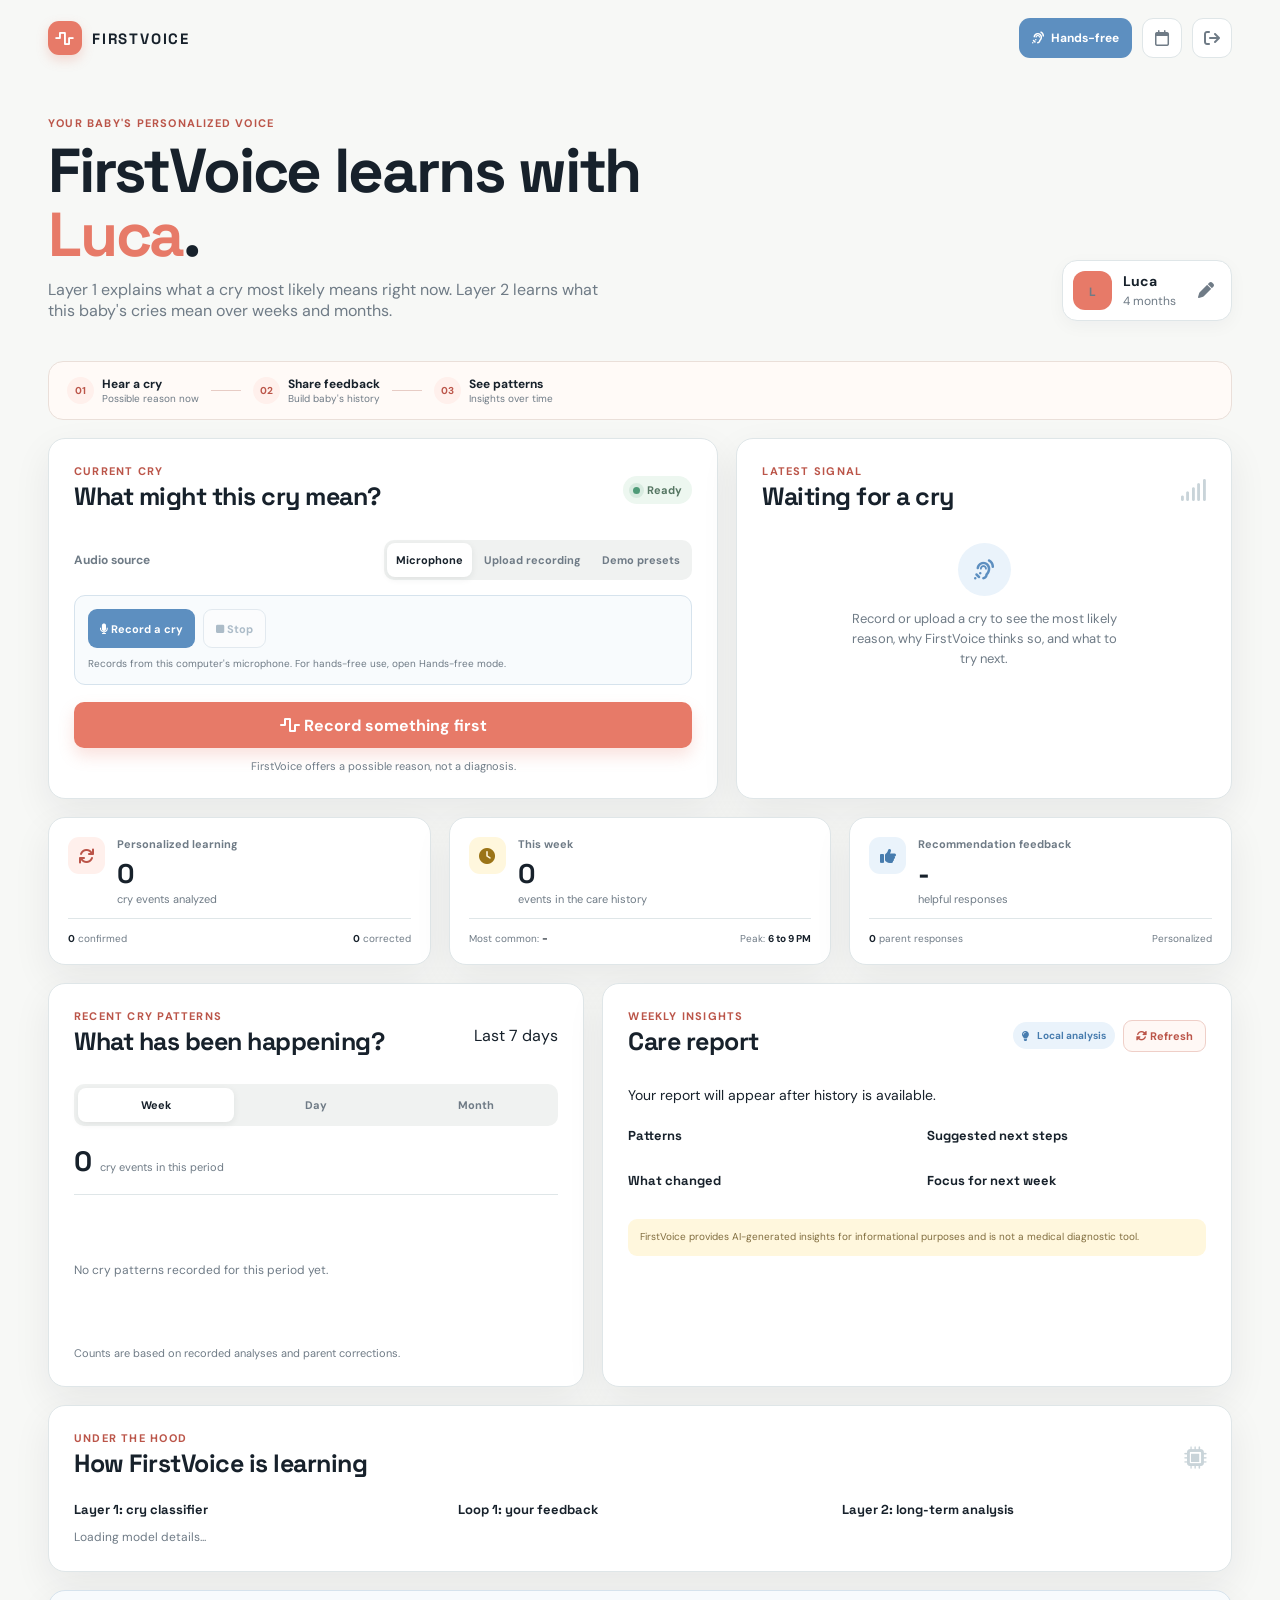
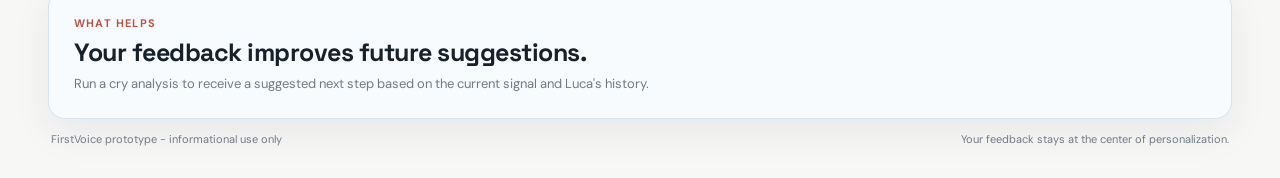
==== commit e1d6368a: "Initial commit" ====
--- a/frontend/index.html
+++ b/frontend/index.html
@@ -14,12 +14,12 @@
 <div class="shell">
     <header class="topbar">
         <a class="brand" href="/"><span class="brand-mark"><i class="fa-solid fa-wave-square"></i></span><span>FIRSTVOICE</span></a>
-        <div class="top-actions"><span class="demo-pill"><span class="live-dot"></span> DEMO MODE</span><a href="/calendar" class="icon-link" title="Open care calendar"><i class="fa-regular fa-calendar"></i></a><button class="icon-link" title="Log out" onclick="logout()"><i class="fa-solid fa-arrow-right-from-bracket"></i></button></div>
+        <div class="top-actions"><span id="demo-pill" class="demo-pill hidden"><span class="live-dot"></span> DEMO ACCOUNT</span><a href="/auto-monitor" class="handsfree-link" title="Hands-free listening"><i class="fa-solid fa-ear-listen"></i><span>Hands-free</span></a><a href="/calendar" class="icon-link" title="Open care calendar"><i class="fa-regular fa-calendar"></i></a><button class="icon-link" title="Log out" onclick="logout()"><i class="fa-solid fa-arrow-right-from-bracket"></i></button></div>
     </header>
 
     <main>
         <section class="intro-row">
-            <div><p class="eyebrow">YOUR BABY'S PERSONALIZED VOICE</p><h1>FirstVoice learns with <span id="hero-name">Luca</span>.</h1><p class="lede">A current cry signal becomes a piece of a much bigger picture.</p></div>
+            <div><p class="eyebrow">YOUR BABY'S PERSONALIZED VOICE</p><h1>FirstVoice learns with <span id="hero-name">Luca</span>.</h1><p class="lede">Layer 1 explains what a cry most likely means right now. Layer 2 learns what this baby's cries mean over weeks and months.</p></div>
             <div class="profile-chip"><div class="avatar"><span id="profile-avatar">L</span><img id="profile-photo" class="profile-photo hidden" alt="Baby profile photo"></div><div><strong id="profile-name">Luca</strong><span id="profile-age">4 months</span></div><button class="edit-profile" title="Edit profile" onclick="openProfile()"><i class="fa-solid fa-pen"></i></button></div>
         </section>
 
@@ -32,27 +32,30 @@
         <section class="grid top-grid">
             <article class="panel listen-panel">
                 <div class="panel-heading"><div><p class="eyebrow">CURRENT CRY</p><h2>What might this cry mean?</h2></div><span class="status-badge"><span class="live-dot"></span> Ready</span></div>
-                <div class="source-row"><span>Audio source</span><div class="segmented source-segmented"><button class="source-btn active" data-source="demo" onclick="setSource('demo')">Labeled recordings</button><button class="source-btn" data-source="upload" onclick="setSource('upload')">Upload recording</button><button class="source-btn" data-source="live" onclick="setSource('live')">Live microphone</button></div></div>
-                <div id="demo-recording-picker" class="recording-picker"><label for="recording-select">Choose a labeled recording</label><select id="recording-select" onchange="selectDemo(this.value)"><option value="evening">Evening fuss - parent confirmed Hungry</option><option value="feeding">Feeding cue - parent confirmed Hungry</option><option value="nap">Nap-time cry - parent confirmed Tired</option></select><span class="recording-note"><i class="fa-solid fa-circle-check"></i> Parent-confirmed examples used as learning samples.</span></div>
+                <div class="source-row"><span>Audio source</span><div class="segmented source-segmented"><button class="source-btn active" data-source="live" onclick="setSource('live')">Microphone</button><button class="source-btn" data-source="upload" onclick="setSource('upload')">Upload recording</button><button class="source-btn" data-source="demo" onclick="setSource('demo')">Demo presets</button></div></div>
+                <div id="demo-recording-picker" class="recording-picker"><label for="recording-select">Choose a labeled recording</label><select id="recording-select" onchange="selectDemo(this.value)"><option value="evening">Evening fuss - parent confirmed Hungry</option><option value="feeding">Feeding cue - parent confirmed Hungry</option><option value="nap">Nap-time cry - parent confirmed Tired</option></select><span class="recording-note"><i class="fa-solid fa-circle-info"></i> Scripted presets for presentations. They skip the audio model.</span></div>
                 <div class="preview-row"><button id="preview-btn" class="secondary-btn" onclick="toggleDemoPreview()"><i class="fa-solid fa-play"></i> Play preview</button><span id="preview-status">Hear the selected demo signal</span></div>
-                <div id="upload-recording-controls" class="upload-recording-controls hidden"><label class="audio-file-label" for="audio-upload-input"><i class="fa-solid fa-upload"></i> Choose an audio file</label><input id="audio-upload-input" type="file" accept="audio/*" onchange="uploadNewRecording(event)"><p id="upload-recording-status" class="recording-status">Upload a new recording to analyze it and add it to the care history.</p><audio id="uploaded-audio-preview" class="live-audio-preview hidden" controls></audio></div>
-                <div id="live-recording-controls" class="live-recording-controls hidden"><div class="recording-buttons"><button id="record-btn" class="record-btn" onclick="startLiveRecording()"><i class="fa-solid fa-microphone"></i> Record live sound</button><button id="stop-record-btn" class="stop-record-btn" onclick="stopLiveRecording()" disabled><i class="fa-solid fa-stop"></i> Stop</button></div><p id="recording-status" class="recording-status">Your saved recording will stay in your private history folder.</p><audio id="live-audio-preview" class="live-audio-preview hidden" controls></audio></div>
-                <button id="analyze-btn" class="primary-btn analyze-btn" onclick="analyzeCry()"><i class="fa-solid fa-waveform-lines"></i> Analyze labeled recording</button><p class="microcopy">FirstVoice offers a possible reason, not a diagnosis.</p>
+                <div id="upload-recording-controls" class="upload-recording-controls hidden"><label class="audio-file-label" for="audio-upload-input"><i class="fa-solid fa-upload"></i> Choose an audio file</label><input id="audio-upload-input" type="file" accept="audio/*" onchange="uploadNewRecording(event)"><p id="upload-recording-status" class="recording-status">WAV or MP3 works out of the box. WebM/M4A need ffmpeg on the computer running FirstVoice.</p><audio id="uploaded-audio-preview" class="live-audio-preview hidden" controls></audio></div>
+                <div id="live-recording-controls" class="live-recording-controls hidden"><div class="recording-buttons"><button id="record-btn" class="record-btn" onclick="startLiveRecording()"><i class="fa-solid fa-microphone"></i> Record a cry</button><button id="stop-record-btn" class="stop-record-btn" onclick="stopLiveRecording()" disabled><i class="fa-solid fa-stop"></i> Stop</button></div><p id="recording-status" class="recording-status">Records from this computer's microphone. For hands-free use, open Hands-free mode.</p><audio id="live-audio-preview" class="live-audio-preview hidden" controls></audio></div>
+                <button id="analyze-btn" class="primary-btn analyze-btn" onclick="analyzeCry()"><i class="fa-solid fa-wave-square"></i> Record something first</button><p class="microcopy">FirstVoice offers a possible reason, not a diagnosis.</p>
             </article>
-            <article class="panel latest-panel" id="latest-panel"><div class="panel-heading"><div><p class="eyebrow">LATEST SIGNAL</p><h2>Waiting for a cry</h2></div><i class="fa-solid fa-signal panel-icon"></i></div><div class="empty-state"><span class="empty-icon"><i class="fa-solid fa-ear-listen"></i></span><p>Choose a demo recording to see a possible reason, then add your feedback to Luca's history.</p></div></article>
+            <article class="panel latest-panel" id="latest-panel"><div class="panel-heading"><div><p class="eyebrow">LATEST SIGNAL</p><h2>Waiting for a cry</h2></div><i class="fa-solid fa-signal panel-icon"></i></div><div class="empty-state"><span class="empty-icon"><i class="fa-solid fa-ear-listen"></i></span><p>Record or upload a cry to see the most likely reason, why FirstVoice thinks so, and what to try next.</p></div></article>
         </section>
 
-        <section id="feedback-panel" class="panel feedback-panel hidden"><div id="feedback-copy" class="feedback-copy"><p class="eyebrow">YOUR FEEDBACK</p><h2>Does this sound right?</h2><p>When you confirm or correct the prediction, FirstVoice learns how Luca communicates. The underlying classifier is not retrained automatically.</p></div><div class="feedback-actions"><button class="feedback-yes" onclick="sendClassificationFeedback(true)"><i class="fa-solid fa-check"></i> Yes, correct</button><button class="feedback-no" onclick="showCorrectionOptions()"><i class="fa-solid fa-rotate"></i> Correct it</button></div><div id="correction-options" class="correction-options hidden"><span>What was it instead?</span><button onclick="sendClassificationFeedback(false, 'Hungry')">Hungry</button><button onclick="sendClassificationFeedback(false, 'Tired')">Tired</button><button onclick="sendClassificationFeedback(false, 'Discomfort')">Discomfort</button><button onclick="sendClassificationFeedback(false, 'Pain')">Pain</button></div></section>
+        <section id="feedback-panel" class="panel feedback-panel hidden"><div id="feedback-copy" class="feedback-copy"><p class="eyebrow">YOUR FEEDBACK</p><h2>Does this sound right?</h2><p>When you confirm or correct the result, it becomes one of Luca's labeled cries. The next prediction is personalized with it straight away.</p></div><div class="feedback-actions"><button class="feedback-yes" onclick="sendClassificationFeedback(true)"><i class="fa-solid fa-check"></i> Yes, correct</button><button class="feedback-no" onclick="showCorrectionOptions()"><i class="fa-solid fa-rotate"></i> Correct it</button></div><div id="correction-options" class="correction-options hidden"><span>What was it instead?</span><button onclick="sendClassificationFeedback(false, 'Hungry')">Hungry</button><button onclick="sendClassificationFeedback(false, 'Tired')">Tired</button><button onclick="sendClassificationFeedback(false, 'Discomfort')">Discomfort</button><button onclick="sendClassificationFeedback(false, 'Pain')">Pain</button></div></section>
 
         <section class="grid stats-grid"><article class="panel metric-panel"><div class="metric-icon coral"><i class="fa-solid fa-arrows-rotate"></i></div><div><span class="metric-label">Personalized learning</span><strong id="event-count">0</strong><span class="metric-detail">cry events analyzed</span></div><div class="metric-foot"><span><b id="confirmed-count">0</b> confirmed</span><span><b id="corrected-count">0</b> corrected</span></div></article><article class="panel metric-panel"><div class="metric-icon yellow"><i class="fa-solid fa-clock"></i></div><div><span class="metric-label">This week</span><strong id="weekly-count">0</strong><span class="metric-detail">events in the care history</span></div><div class="metric-foot"><span>Most common: <b id="common-cause">-</b></span><span>Peak: <b id="peak-period">6 to 9 PM</b></span></div></article><article class="panel metric-panel"><div class="metric-icon blue"><i class="fa-solid fa-thumbs-up"></i></div><div><span class="metric-label">Recommendation feedback</span><strong id="effectiveness">-</strong><span class="metric-detail">helpful responses</span></div><div class="metric-foot"><span><b id="feedback-count">0</b> parent responses</span><span>Personalized</span></div></article></section>
 
-        <section class="grid lower-grid"><article class="panel patterns-panel"><div class="panel-heading"><div><p class="eyebrow">RECENT CRY PATTERNS</p><h2>What has been happening?</h2></div><span class="demo-label" id="pattern-period-label">Last 7 days</span></div><div class="pattern-tabs" role="tablist" aria-label="Recent cry period"><button class="pattern-tab active" data-period="week" onclick="selectPatternPeriod('week')">Week</button><button class="pattern-tab" data-period="day" onclick="selectPatternPeriod('day')">Day</button><button class="pattern-tab" data-period="month" onclick="selectPatternPeriod('month')">Month</button></div><div class="pattern-summary"><strong id="pattern-event-count">0</strong><span>cry events in this period</span></div><div id="pattern-bars" class="pattern-bars"><p class="pattern-empty">No cry patterns recorded for this period yet.</p></div><p class="timeline-note">Counts are based on recorded analyses and parent corrections.</p></article><article class="panel report-panel"><div class="panel-heading"><div><p class="eyebrow">WEEKLY INSIGHTS</p><h2>Care report</h2></div><span class="ai-badge"><i class="fa-solid fa-lightbulb"></i> <span id="report-provider">Demo AI</span></span></div><p id="report-summary" class="report-summary">Your report will appear after history is available.</p><div class="report-columns"><div><h3>Patterns</h3><ul id="patterns-list"></ul></div><div><h3>Suggested next steps</h3><ul id="recommendations-list"></ul></div></div><div class="caution" id="caution-text">FirstVoice provides AI-generated insights for informational purposes and is not a medical diagnostic tool.</div></article></section>
+        <section class="grid lower-grid"><article class="panel patterns-panel"><div class="panel-heading"><div><p class="eyebrow">RECENT CRY PATTERNS</p><h2>What has been happening?</h2></div><span class="demo-label" id="pattern-period-label">Last 7 days</span></div><div class="pattern-tabs" role="tablist" aria-label="Recent cry period"><button class="pattern-tab active" data-period="week" onclick="selectPatternPeriod('week')">Week</button><button class="pattern-tab" data-period="day" onclick="selectPatternPeriod('day')">Day</button><button class="pattern-tab" data-period="month" onclick="selectPatternPeriod('month')">Month</button></div><div class="pattern-summary"><strong id="pattern-event-count">0</strong><span>cry events in this period</span></div><div id="pattern-bars" class="pattern-bars"><p class="pattern-empty">No cry patterns recorded for this period yet.</p></div><p class="timeline-note">Counts are based on recorded analyses and parent corrections.</p></article><article class="panel report-panel"><div class="panel-heading"><div><p class="eyebrow">WEEKLY INSIGHTS</p><h2>Care report</h2></div><div class="report-tools"><span class="ai-badge"><i class="fa-solid fa-lightbulb"></i> <span id="report-provider">Local analysis</span></span><button id="refresh-report-btn" class="secondary-btn" onclick="refreshReport()"><i class="fa-solid fa-rotate"></i> Refresh</button></div></div><p id="report-meta" class="report-meta"></p><p id="report-summary" class="report-summary">Your report will appear after history is available.</p><div class="report-columns"><div><h3>Patterns</h3><ul id="patterns-list"></ul></div><div><h3>Suggested next steps</h3><ul id="recommendations-list"></ul></div></div><div class="report-columns"><div><h3>What changed</h3><ul id="changes-list"></ul></div><div><h3>Focus for next week</h3><p id="focus-text" class="focus-text"></p></div></div><div class="caution" id="caution-text">FirstVoice provides AI-generated insights for informational purposes and is not a medical diagnostic tool.</div></article></section>
 
-        <section class="panel recommendation-panel" id="recommendation-panel"><div><p class="eyebrow">WHAT HELPS</p><h2>Your feedback improves future suggestions.</h2><p id="recommendation-copy">Run a cry analysis to receive a suggested next step based on the current signal and Luca's history.</p></div><div id="recommendation-actions" class="recommendation-actions hidden"><span>Was this suggestion helpful?</span><button class="helpful-btn" onclick="sendRecommendationFeedback(true)"><i class="fa-solid fa-thumbs-up"></i> Helpful</button><button class="not-helpful-btn" onclick="sendRecommendationFeedback(false)"><i class="fa-solid fa-thumbs-down"></i> Not helpful</button><select id="helpful-detail" aria-label="What worked?"><option value="">What worked?</option><option>Feeding</option><option>Rocking</option><option>Burping</option><option>Changing diaper</option><option>Nap</option></select></div></section>
+        <section class="panel model-panel" id="model-panel"><div class="panel-heading"><div><p class="eyebrow">UNDER THE HOOD</p><h2>How FirstVoice is learning</h2></div><i class="fa-solid fa-microchip panel-icon"></i></div><div class="model-columns"><div><h3>Layer 1: cry classifier</h3><p id="model-layer1" class="model-copy">Loading model details...</p></div><div><h3>Loop 1: your feedback</h3><p id="model-personal" class="model-copy"></p></div><div><h3>Layer 2: long-term analysis</h3><p id="model-layer2" class="model-copy"></p></div></div></section>
+
+        <section class="panel recommendation-panel" id="recommendation-panel"><div><p class="eyebrow">WHAT HELPS</p><h2>Your feedback improves future suggestions.</h2><p id="recommendation-copy">Run a cry analysis to receive a suggested next step based on the current signal and Luca's history.</p></div><div id="recommendation-actions" class="recommendation-actions hidden"><span>Was this suggestion helpful?</span><button class="helpful-btn" onclick="sendRecommendationFeedback(true)"><i class="fa-solid fa-thumbs-up"></i> Helpful</button><button class="not-helpful-btn" onclick="sendRecommendationFeedback(false)"><i class="fa-solid fa-thumbs-down"></i> Not helpful</button><select id="helpful-detail" aria-label="What worked?"><option value="">What worked?</option><option>Feeding</option><option>Rocking</option><option>Burping</option><option>Changing diaper</option><option>Nap</option><option>Swaddling</option><option>White noise</option><option>Skin-to-skin</option></select></div></section>
     </main>
     <footer><span>FirstVoice prototype - informational use only</span><span>Your feedback stays at the center of personalization.</span></footer>
 </div>
 <div id="profile-modal" class="modal hidden"><div class="modal-content"><button class="modal-close" onclick="closeProfile()"><i class="fa-solid fa-xmark"></i></button><p class="eyebrow">INFANT PROFILE</p><h2>Update profile</h2><div class="profile-upload"><div class="profile-upload-preview"><img id="profile-photo-preview" class="hidden" alt="Selected baby profile preview"><span id="profile-photo-placeholder"><i class="fa-solid fa-camera"></i></span></div><div><label class="file-label" for="profile-photo-input">Choose baby picture</label><input id="profile-photo-input" type="file" accept="image/jpeg,image/png,image/webp" onchange="previewProfilePhoto(event)"><p id="profile-photo-status" class="upload-note">JPG, PNG, or WebP</p></div></div><label>Baby's name<input id="profile-input-name" maxlength="100"></label><label>Gender<select id="profile-input-gender"><option value="">Prefer not to say</option><option value="Girl">Girl</option><option value="Boy">Boy</option><option value="Non-binary">Non-binary</option></select></label><label>Age in months<input id="profile-input-age" type="number" min="0" max="18" step="1"></label><button class="primary-btn" onclick="saveProfile()">Save profile</button></div></div>
+<script src="audio_capture.js"></script>
 <script src="script.js"></script>
 </body>
 </html>
--- a/frontend/style.css
+++ b/frontend/style.css
@@ -206,6 +206,36 @@
 #profile-photo-input { display: none; }
 .upload-note { margin: 6px 0 0; color: var(--muted); font-size: 10px; }
 
+/* Layer 1 result details, model card, report extras, hands-free link */
+.handsfree-link { display: inline-flex; align-items: center; gap: 7px; height: 40px; padding: 0 13px; border-radius: 11px; color: #fff; background: var(--blue); font-size: 12px; font-weight: 700; }
+.handsfree-link:hover { background: #4a78a6; }
+.signal-notes { display: flex; flex-wrap: wrap; gap: 6px; margin: -8px 0 4px; }
+.personal-note, .detection-note, .reviewed { display: inline-flex; align-items: center; gap: 6px; padding: 5px 8px; border-radius: 7px; font-size: 10px; font-weight: 700; color: #3f7a5e; background: #ecf7f1; }
+.personal-note.muted { color: var(--muted); background: #f2f4f3; }
+.detection-note { color: #477cae; background: var(--blue-soft); }
+.detection-note.warn { color: #8a6a1c; background: var(--yellow-soft); }
+.reviewed { margin-top: 6px; color: var(--coral-dark); background: var(--coral-soft); }
+.why-block { margin: 16px 0 0; }
+.why-block span, .acoustic-block span { display: block; margin-bottom: 7px; color: var(--muted); font-size: 11px; font-weight: 700; }
+.why-block span i { margin-right: 5px; }
+.why-block ul, .action-plan { display: grid; gap: 6px; margin: 0; padding-left: 18px; font-size: 12px; line-height: 1.45; }
+.why-block li { color: var(--ink); }
+.action-plan li { color: var(--ink); }
+.acoustic-block { display: grid; gap: 8px; margin: 0 0 16px; }
+.spectrogram { width: 100%; height: 72px; border-radius: 8px; background: #1d2530; image-rendering: pixelated; }
+.feature-chips { display: flex; flex-wrap: wrap; gap: 6px; }
+.feature-chip { display: inline-flex; gap: 5px; padding: 4px 7px; border-radius: 7px; background: #f2f4f3; font-size: 10px; }
+.feature-chip em { margin-right: 3px; color: var(--muted); font-style: normal; }
+.report-tools { display: flex; align-items: center; gap: 8px; }
+.report-tools .secondary-btn { min-height: 32px; }
+.report-meta { margin: 8px 0 0; color: var(--muted); font-size: 10px; }
+.report-columns + .report-columns { margin-top: 18px; }
+.focus-text { margin: 0; color: var(--ink); font-size: 12px; line-height: 1.45; }
+.model-columns { display: grid; grid-template-columns: repeat(3, 1fr); gap: 20px; margin-top: 16px; }
+.model-copy { margin: 0; color: var(--muted); font-size: 12px; line-height: 1.55; }
+@media (max-width: 900px) { .model-columns { grid-template-columns: 1fr; } }
+@media (max-width: 640px) { .handsfree-link span { display: none; } .handsfree-link { width: 38px; justify-content: center; padding: 0; } }
+
 /* Existing login and signup pages share the app's responsive foundation. */
 .auth-body { display: grid; place-items: center; min-height: 100vh; padding: 20px; background: #fffaf7; }
 .auth-container { width: min(420px, 100%); padding: 38px; border: 1px solid var(--line); border-radius: 18px; background: #fff; box-shadow: var(--shadow); }
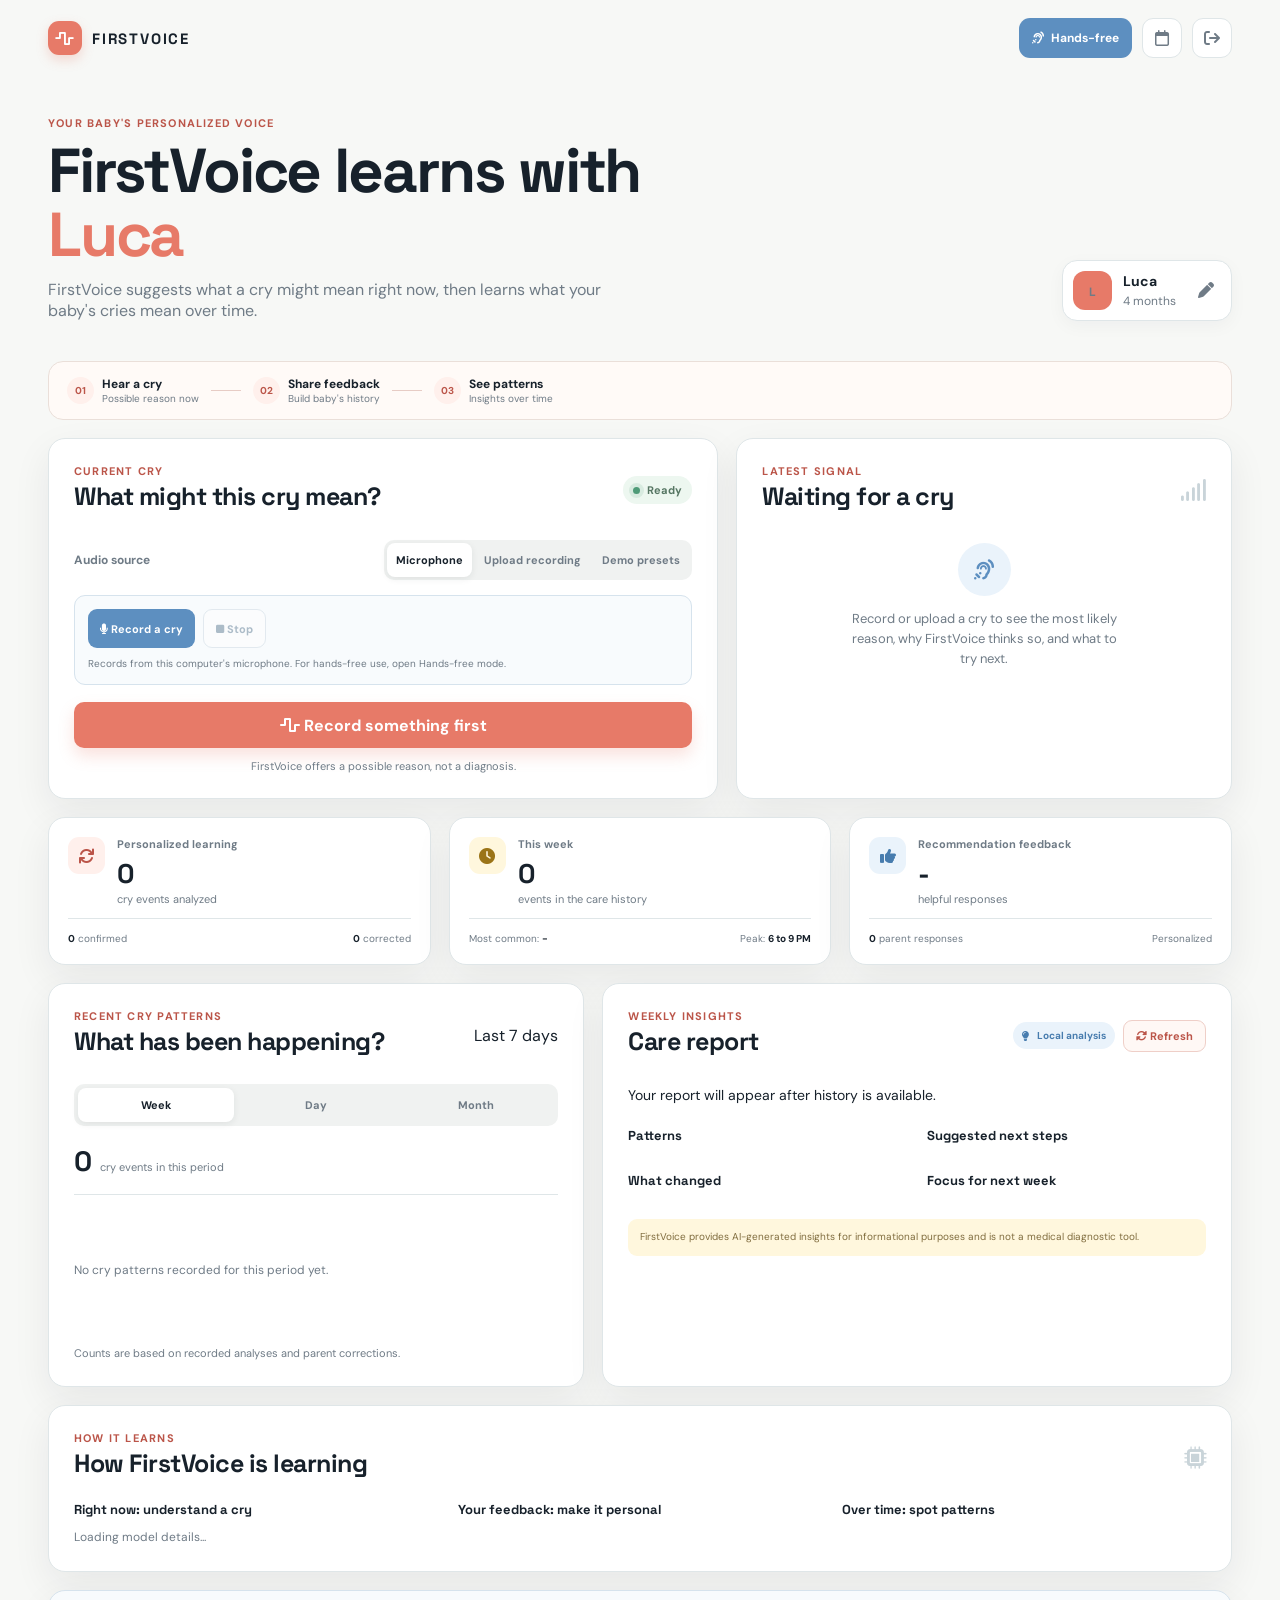
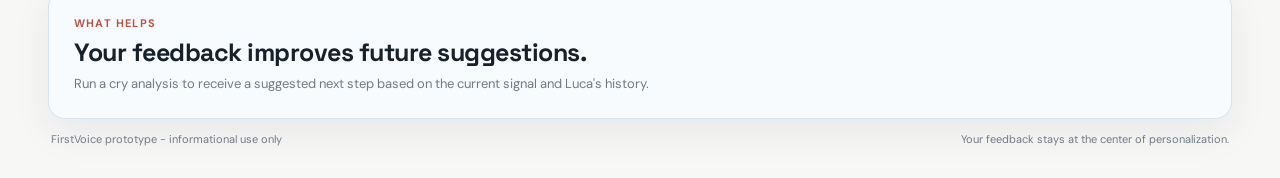
==== commit 92691b28: "refine login window" ====
--- a/frontend/index.html
+++ b/frontend/index.html
@@ -14,12 +14,12 @@
 <div class="shell">
     <header class="topbar">
         <a class="brand" href="/"><span class="brand-mark"><i class="fa-solid fa-wave-square"></i></span><span>FIRSTVOICE</span></a>
-        <div class="top-actions"><span id="demo-pill" class="demo-pill hidden"><span class="live-dot"></span> DEMO ACCOUNT</span><a href="/auto-monitor" class="handsfree-link" title="Hands-free listening"><i class="fa-solid fa-ear-listen"></i><span>Hands-free</span></a><a href="/calendar" class="icon-link" title="Open care calendar"><i class="fa-regular fa-calendar"></i></a><button class="icon-link" title="Log out" onclick="logout()"><i class="fa-solid fa-arrow-right-from-bracket"></i></button></div>
+        <div class="top-actions"><span id="user-name" class="user-name"></span><span id="demo-pill" class="demo-pill hidden"><span class="live-dot"></span> DEMO ACCOUNT</span><a href="/auto-monitor" class="handsfree-link" title="Hands-free listening"><i class="fa-solid fa-ear-listen"></i><span>Hands-free</span></a><a href="/calendar" class="icon-link" title="Open care calendar"><i class="fa-regular fa-calendar"></i></a><button class="icon-link" title="Log out" onclick="logout()"><i class="fa-solid fa-arrow-right-from-bracket"></i></button></div>
     </header>
 
     <main>
         <section class="intro-row">
-            <div><p class="eyebrow">YOUR BABY'S PERSONALIZED VOICE</p><h1>FirstVoice learns with <span id="hero-name">Luca</span>.</h1><p class="lede">Layer 1 explains what a cry most likely means right now. Layer 2 learns what this baby's cries mean over weeks and months.</p></div>
+            <div><p class="eyebrow">YOUR BABY'S PERSONALIZED VOICE</p><h1>FirstVoice learns with <span id="hero-name">Luca</span></h1><p class="lede">FirstVoice suggests what a cry might mean right now, then learns what your baby's cries mean over time.</p></div>
             <div class="profile-chip"><div class="avatar"><span id="profile-avatar">L</span><img id="profile-photo" class="profile-photo hidden" alt="Baby profile photo"></div><div><strong id="profile-name">Luca</strong><span id="profile-age">4 months</span></div><button class="edit-profile" title="Edit profile" onclick="openProfile()"><i class="fa-solid fa-pen"></i></button></div>
         </section>
 
@@ -48,13 +48,13 @@
 
         <section class="grid lower-grid"><article class="panel patterns-panel"><div class="panel-heading"><div><p class="eyebrow">RECENT CRY PATTERNS</p><h2>What has been happening?</h2></div><span class="demo-label" id="pattern-period-label">Last 7 days</span></div><div class="pattern-tabs" role="tablist" aria-label="Recent cry period"><button class="pattern-tab active" data-period="week" onclick="selectPatternPeriod('week')">Week</button><button class="pattern-tab" data-period="day" onclick="selectPatternPeriod('day')">Day</button><button class="pattern-tab" data-period="month" onclick="selectPatternPeriod('month')">Month</button></div><div class="pattern-summary"><strong id="pattern-event-count">0</strong><span>cry events in this period</span></div><div id="pattern-bars" class="pattern-bars"><p class="pattern-empty">No cry patterns recorded for this period yet.</p></div><p class="timeline-note">Counts are based on recorded analyses and parent corrections.</p></article><article class="panel report-panel"><div class="panel-heading"><div><p class="eyebrow">WEEKLY INSIGHTS</p><h2>Care report</h2></div><div class="report-tools"><span class="ai-badge"><i class="fa-solid fa-lightbulb"></i> <span id="report-provider">Local analysis</span></span><button id="refresh-report-btn" class="secondary-btn" onclick="refreshReport()"><i class="fa-solid fa-rotate"></i> Refresh</button></div></div><p id="report-meta" class="report-meta"></p><p id="report-summary" class="report-summary">Your report will appear after history is available.</p><div class="report-columns"><div><h3>Patterns</h3><ul id="patterns-list"></ul></div><div><h3>Suggested next steps</h3><ul id="recommendations-list"></ul></div></div><div class="report-columns"><div><h3>What changed</h3><ul id="changes-list"></ul></div><div><h3>Focus for next week</h3><p id="focus-text" class="focus-text"></p></div></div><div class="caution" id="caution-text">FirstVoice provides AI-generated insights for informational purposes and is not a medical diagnostic tool.</div></article></section>
 
-        <section class="panel model-panel" id="model-panel"><div class="panel-heading"><div><p class="eyebrow">UNDER THE HOOD</p><h2>How FirstVoice is learning</h2></div><i class="fa-solid fa-microchip panel-icon"></i></div><div class="model-columns"><div><h3>Layer 1: cry classifier</h3><p id="model-layer1" class="model-copy">Loading model details...</p></div><div><h3>Loop 1: your feedback</h3><p id="model-personal" class="model-copy"></p></div><div><h3>Layer 2: long-term analysis</h3><p id="model-layer2" class="model-copy"></p></div></div></section>
+        <section class="panel model-panel" id="model-panel"><div class="panel-heading"><div><p class="eyebrow">HOW IT LEARNS</p><h2>How FirstVoice is learning</h2></div><i class="fa-solid fa-microchip panel-icon"></i></div><div class="model-columns"><div><h3>Right now: understand a cry</h3><p id="model-layer1" class="model-copy">Loading model details...</p></div><div><h3>Your feedback: make it personal</h3><p id="model-personal" class="model-copy"></p></div><div><h3>Over time: spot patterns</h3><p id="model-layer2" class="model-copy"></p></div></div></section>
 
         <section class="panel recommendation-panel" id="recommendation-panel"><div><p class="eyebrow">WHAT HELPS</p><h2>Your feedback improves future suggestions.</h2><p id="recommendation-copy">Run a cry analysis to receive a suggested next step based on the current signal and Luca's history.</p></div><div id="recommendation-actions" class="recommendation-actions hidden"><span>Was this suggestion helpful?</span><button class="helpful-btn" onclick="sendRecommendationFeedback(true)"><i class="fa-solid fa-thumbs-up"></i> Helpful</button><button class="not-helpful-btn" onclick="sendRecommendationFeedback(false)"><i class="fa-solid fa-thumbs-down"></i> Not helpful</button><select id="helpful-detail" aria-label="What worked?"><option value="">What worked?</option><option>Feeding</option><option>Rocking</option><option>Burping</option><option>Changing diaper</option><option>Nap</option><option>Swaddling</option><option>White noise</option><option>Skin-to-skin</option></select></div></section>
     </main>
     <footer><span>FirstVoice prototype - informational use only</span><span>Your feedback stays at the center of personalization.</span></footer>
 </div>
-<div id="profile-modal" class="modal hidden"><div class="modal-content"><button class="modal-close" onclick="closeProfile()"><i class="fa-solid fa-xmark"></i></button><p class="eyebrow">INFANT PROFILE</p><h2>Update profile</h2><div class="profile-upload"><div class="profile-upload-preview"><img id="profile-photo-preview" class="hidden" alt="Selected baby profile preview"><span id="profile-photo-placeholder"><i class="fa-solid fa-camera"></i></span></div><div><label class="file-label" for="profile-photo-input">Choose baby picture</label><input id="profile-photo-input" type="file" accept="image/jpeg,image/png,image/webp" onchange="previewProfilePhoto(event)"><p id="profile-photo-status" class="upload-note">JPG, PNG, or WebP</p></div></div><label>Baby's name<input id="profile-input-name" maxlength="100"></label><label>Gender<select id="profile-input-gender"><option value="">Prefer not to say</option><option value="Girl">Girl</option><option value="Boy">Boy</option><option value="Non-binary">Non-binary</option></select></label><label>Age in months<input id="profile-input-age" type="number" min="0" max="18" step="1"></label><button class="primary-btn" onclick="saveProfile()">Save profile</button></div></div>
+<div id="profile-modal" class="modal hidden"><div class="modal-content"><button id="profile-modal-close" class="modal-close" onclick="closeProfile()"><i class="fa-solid fa-xmark"></i></button><p class="eyebrow">INFANT PROFILE</p><h2 id="profile-modal-title">Update profile</h2><p id="profile-setup-copy" class="profile-setup-copy hidden">Tell us your baby's name to personalize FirstVoice.</p><div class="profile-upload"><div class="profile-upload-preview"><img id="profile-photo-preview" class="hidden" alt="Selected baby profile preview"><span id="profile-photo-placeholder"><i class="fa-solid fa-camera"></i></span></div><div><label class="file-label" for="profile-photo-input">Choose baby picture</label><input id="profile-photo-input" type="file" accept="image/jpeg,image/png,image/webp" onchange="previewProfilePhoto(event)"><p id="profile-photo-status" class="upload-note">JPG, PNG, or WebP</p></div></div><label>Baby's name<input id="profile-input-name" maxlength="100" required></label><label>Gender<select id="profile-input-gender"><option value="">Prefer not to say</option><option value="Girl">Girl</option><option value="Boy">Boy</option><option value="Non-binary">Non-binary</option></select></label><label>Age in months<input id="profile-input-age" type="number" min="0" max="18" step="1"></label><button class="primary-btn" onclick="saveProfile()">Save profile</button></div></div>
 <script src="audio_capture.js"></script>
 <script src="script.js"></script>
 </body>
--- a/frontend/style.css
+++ b/frontend/style.css
@@ -32,6 +32,7 @@
 .brand-mark { display: grid; place-items: center; width: 34px; height: 34px; border-radius: 11px; color: #fff; background: var(--coral); box-shadow: 0 5px 12px rgba(231, 122, 104, .25); }
 .top-actions, .profile-chip, .source-row, .panel-heading, .metric-foot, .feedback-actions, .recommendation-actions { display: flex; align-items: center; }
 .top-actions { gap: 10px; }
+.user-name { max-width: 180px; overflow: hidden; color: var(--muted); font-size: 12px; font-weight: 700; text-overflow: ellipsis; white-space: nowrap; }
 .demo-pill, .status-badge, .ai-badge, .demo-label, .confidence-badge { display: inline-flex; align-items: center; gap: 7px; border-radius: 999px; white-space: nowrap; }
 .demo-pill { padding: 8px 11px; color: #557064; background: #e8f4ee; font-size: 11px; font-weight: 700; letter-spacing: .06em; }
 .live-dot { width: 7px; height: 7px; border-radius: 50%; background: var(--green); box-shadow: 0 0 0 4px rgba(79, 155, 120, .13); }
@@ -199,6 +200,7 @@
 .modal input { min-height: 44px; padding: 0 12px; border: 1px solid var(--line); border-radius: 9px; color: var(--ink); background: #fff; }
 .modal select { min-height: 44px; padding: 0 12px; border: 1px solid var(--line); border-radius: 9px; color: var(--ink); background: #fff; }
 .modal .primary-btn { width: 100%; margin-top: 6px; }
+.profile-setup-copy { margin: -1px 0 14px; color: var(--muted); font-size: 13px; line-height: 1.45; }
 .profile-upload { display: flex; align-items: center; gap: 13px; margin: 20px 0 3px; }
 .profile-upload-preview { display: grid; place-items: center; width: 68px; height: 68px; overflow: hidden; flex: 0 0 auto; border-radius: 17px; color: var(--coral-dark); background: var(--coral-soft); font-size: 22px; }
 .profile-upload-preview img { width: 100%; height: 100%; object-fit: cover; }
